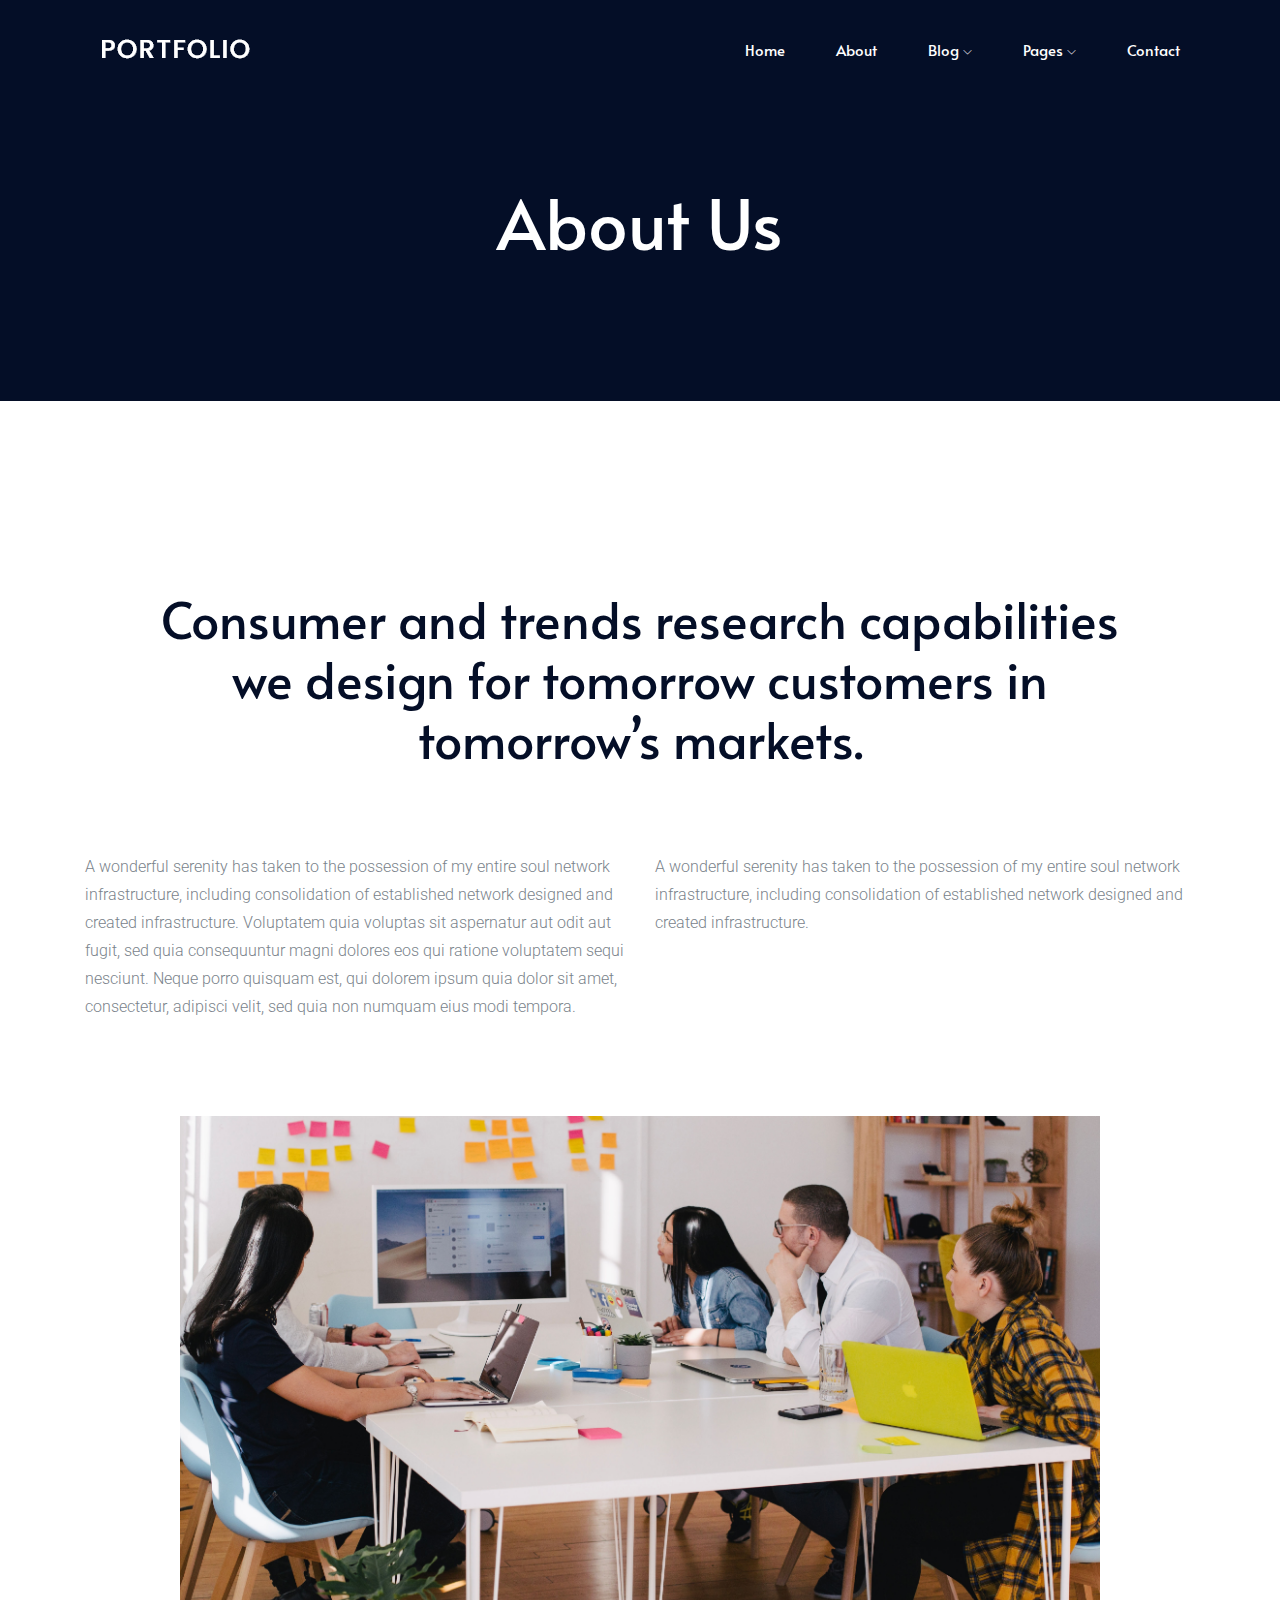
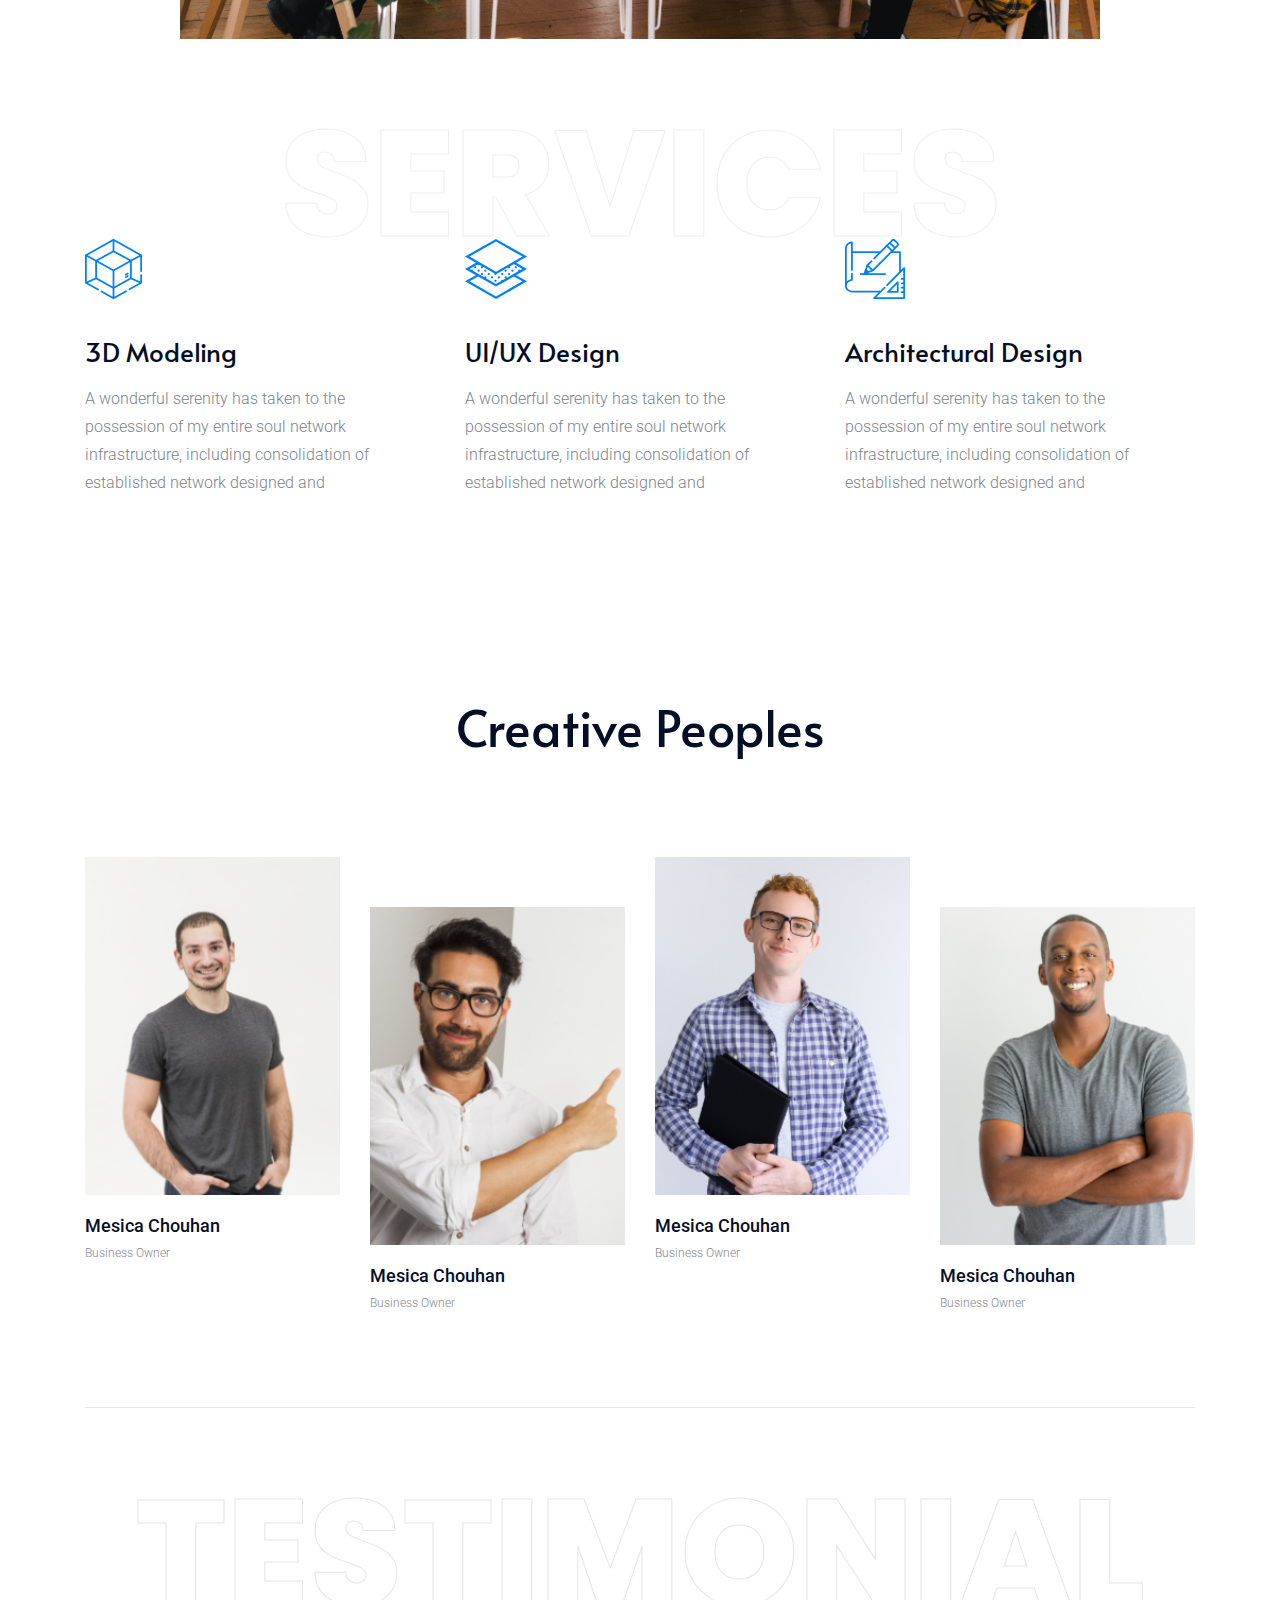
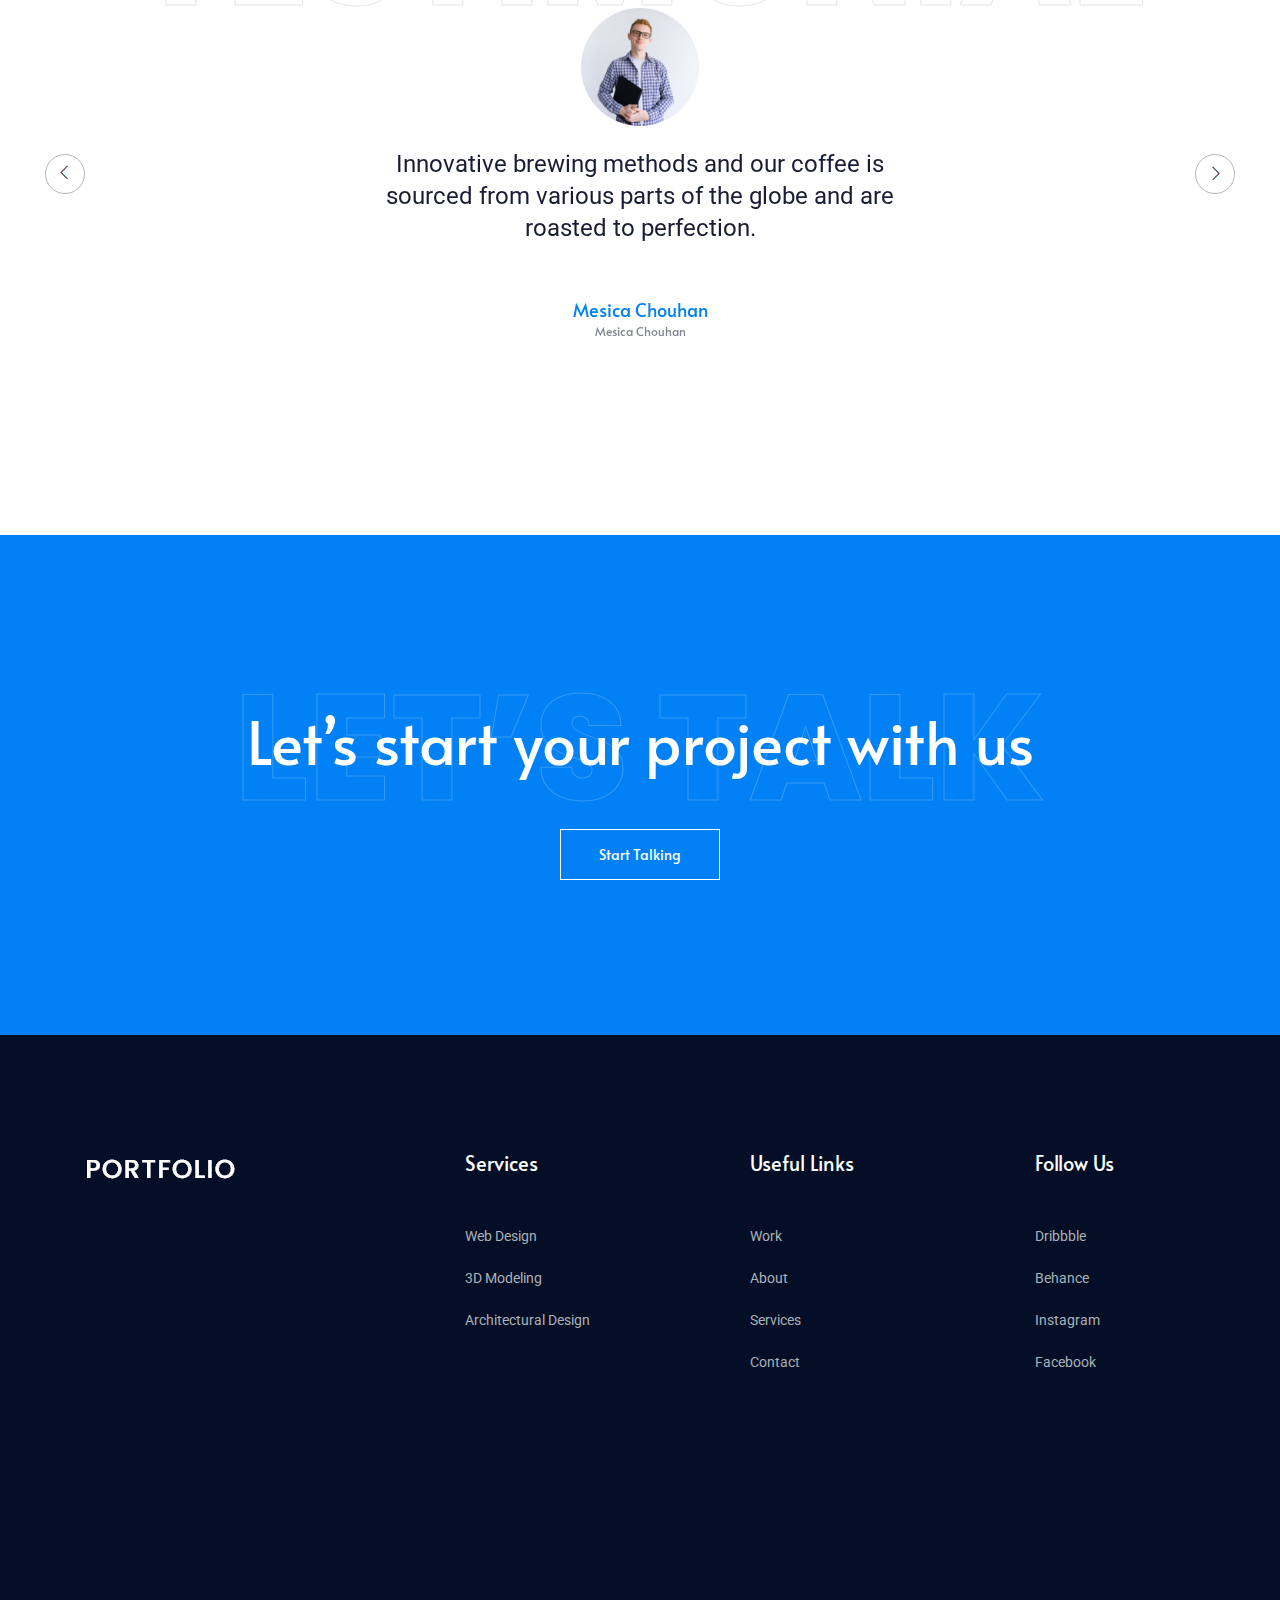
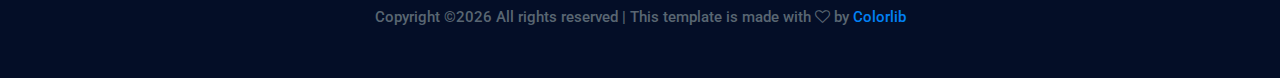
==== about.html @ d9f2bb5f "Test" ====
<!doctype html>
<html class="no-js" lang="zxx">

<head>
    <meta charset="utf-8">
    <meta http-equiv="x-ua-compatible" content="ie=edge">
    <title>portfolio</title>
    <meta name="description" content="">
    <meta name="viewport" content="width=device-width, initial-scale=1">

    <!-- <link rel="manifest" href="site.webmanifest"> -->
    <!-- Place favicon.ico in the root directory -->

    <!-- CSS here -->
    <link rel="stylesheet" href="css/bootstrap.min.css">
    <link rel="stylesheet" href="css/owl.carousel.min.css">
    <link rel="stylesheet" href="css/magnific-popup.css">
    <link rel="stylesheet" href="css/font-awesome.min.css">
    <link rel="stylesheet" href="css/themify-icons.css">
    <link rel="stylesheet" href="css/nice-select.css">
    <link rel="stylesheet" href="css/flaticon.css">
    <link rel="stylesheet" href="css/gijgo.css">
    <link rel="stylesheet" href="css/animate.min.css">
    <link rel="stylesheet" href="css/slick.css">
    <link rel="stylesheet" href="css/slicknav.css">
    <link rel="stylesheet" href="css/style.css">
    <!-- <link rel="stylesheet" href="css/responsive.css"> -->
</head>

<body>
    <!--[if lte IE 9]>
            <p class="browserupgrade">You are using an <strong>outdated</strong> browser. Please <a href="https://browsehappy.com/">upgrade your browser</a> to improve your experience and security.</p>
        <![endif]-->

    <!-- header-start -->
    <header>
        <div class="header-area ">
            <div id="sticky-header" class="main-header-area">
                <div class="container-fluid">
                    <div class="row align-items-center">
                        <div class="col-xl-3 col-lg-2">
                            <div class="logo">
                                <a href="index.html">
                                    <img src="img/logo.png" alt="">
                                </a>
                            </div>
                        </div>
                        <div class="col-xl-9 col-lg-10">
                            <div class="main-menu  d-none d-lg-block text-right">
                                <nav>
                                    <ul id="navigation">
                                        <li><a class="active" href="index.html">home</a></li>
                                        <li><a href="about.html">About</a></li>
                                        
                                        <li><a href="#">blog <i class="ti-angle-down"></i></a>
                                            <ul class="submenu">
                                                <li><a href="blog.html">blog</a></li>
                                                <li><a href="single-blog.html">single-blog</a></li>
                                            </ul>
                                        </li>
                                        <li><a href="#">pages <i class="ti-angle-down"></i></a>
                                            <ul class="submenu">
                                                    <li><a href="portfolio-work.html">Portfolio work</a></li>
                                                 <li><a href="work_details.html">work details</a></li>
                                                 <li><a href="services.html">Services</a></li>
                                                 <li><a href="elements.html">elements</a></li>
                                            </ul>
                                        </li>
                                        <li><a href="contact.html">Contact</a></li>
                                    </ul>
                                </nav>
                            </div>
                        </div>
                        <div class="col-12">
                            <div class="mobile_menu d-block d-lg-none"></div>
                        </div>
                    </div>

                </div>
            </div>
        </div>
    </header>
    <!-- header-end -->
    <!-- bradcam_area  -->
    <div class="bradcam_area">
        <div class="container">
            <div class="row">
                <div class="col-xl-12">
                    <div class="bradcam_text text-center">
                        <h3>About Us</h3>
                    </div>
                </div>
            </div>
        </div>
    </div>
    <!-- /bradcam_area  -->

    <div class="about_wrap_area">
        <div class="container">
            <div class="row justify-content-center">
                <div class="col-lg-11">
                    <div class="about_heading text-center">
                        <h3>Consumer and trends research capabilities we design for tomorrow customers in tomorrow’s markets.</h3>
                    </div>
                </div>
            </div>
            <div class="about_info_wrap">
                <div class="row">
                    <div class="col-lg-6">
                        <div class="single_info">
                            <p>A wonderful serenity has taken to the possession of my entire soul network infrastructure, including consolidation of established network designed and created infrastructure. Voluptatem quia voluptas sit aspernatur aut odit aut fugit, sed quia consequuntur magni dolores eos qui ratione voluptatem sequi nesciunt. Neque porro quisquam est, qui dolorem ipsum quia dolor sit amet, consectetur, adipisci velit, sed quia non numquam eius modi tempora.</p>
                        </div>
                    </div>
                    <div class="col-lg-6">
                        <div class="single_info">
                            <p>A wonderful serenity has taken to the possession of my entire soul network infrastructure, including consolidation of established network designed and created infrastructure.</p>
                        </div>
                    </div>
                </div>
                <div class="row justify-content-center">
                    <div class="col-lg-10">
                        <div class="about_banner">
                            <img src="img/about/about_banner.png" alt="">
                        </div>
                    </div>
                </div>
            </div>
        </div>
    </div>

    <!-- service_area  -->
    <div class="service_area">
        <div class="outline_text white d-none d-lg-block">
                Services
        </div>
        <div class="container">
            <div class="row">
                <div class="col-xl-4 col-lg-4 col-md-6">
                    <div class="single_service">
                        <div class="icon">
                            <img src="img/svg_icon/1.svg" alt="">
                        </div>
                        <h3>3D Modeling</h3>
                        <p>A wonderful serenity has taken to the  <br> possession of my entire soul network <br> infrastructure, including consolidation of <br> established network designed and</p>
                    </div>
                </div>
                <div class="col-xl-4 col-lg-4 col-md-6">
                    <div class="single_service">
                        <div class="icon">
                            <img src="img/svg_icon/2.svg" alt="">
                        </div>
                        <h3>UI/UX Design</h3>
                        <p>A wonderful serenity has taken to the  <br> possession of my entire soul network <br> infrastructure, including consolidation of <br> established network designed and</p>
                    </div>
                </div>
                <div class="col-xl-4 col-lg-4 col-md-6">
                    <div class="single_service">
                        <div class="icon">
                            <img src="img/svg_icon/3.svg" alt="">
                        </div>
                        <h3>Architectural Design</h3>
                        <p>A wonderful serenity has taken to the  <br> possession of my entire soul network <br> infrastructure, including consolidation of <br> established network designed and</p>
                    </div>
                </div>
            </div>
        </div>
    </div>
    <!--/ service_area  -->

    <div class="creative_people">
        <div class="container">
            <div class="row">
                <div class="col-lg-12">
                    <div class="section_title text-center">
                        <h4>Creative Peoples</h4>
                    </div>
                </div>
            </div>
            <div class="border_bottom">
                <div class="row">
                    <div class="col-lg-3 col-md-6">
                        <div class="single_people">
                            <div class="thumb">
                                <img src="img/team/1.png" alt="">
                            </div>
                            <div class="people_info">
                                <h4>Mesica Chouhan</h4>
                                <p>Business Owner</p>
                            </div>
                        </div>
                    </div>
                    <div class="col-lg-3 col-md-6">
                        <div class="single_people">
                            <div class="thumb">
                                <img src="img/team/2.png" alt="">
                            </div>
                            <div class="people_info">
                                <h4>Mesica Chouhan</h4>
                                <p>Business Owner</p>
                            </div>
                        </div>
                    </div>
                    <div class="col-lg-3 col-md-6">
                        <div class="single_people">
                            <div class="thumb">
                                <img src="img/team/3.png" alt="">
                            </div>
                            <div class="people_info">
                                <h4>Mesica Chouhan</h4>
                                <p>Business Owner</p>
                            </div>
                        </div>
                    </div>
                    <div class="col-lg-3 col-md-6">
                        <div class="single_people">
                            <div class="thumb">
                                <img src="img/team/4.png" alt="">
                            </div>
                            <div class="people_info">
                                <h4>Mesica Chouhan</h4>
                                <p>Business Owner</p>
                            </div>
                        </div>
                    </div>
                </div>
            </div>
        </div>
    </div>


    <!-- testimonial_area  -->
    <div class="testimonial_area ">
            <div class="outline_text white testmonial d-none d-lg-block">
                    Testimonial
            </div>
            <div class="container">
                <div class="row">
                    <div class="col-xl-12">
                        <div class="testmonial_active owl-carousel">
                            <div class="single_carousel">
                                <div class="row justify-content-center">
                                    <div class="col-lg-6">
                                        <div class="single_testmonial text-center">
                                                <div class="thumb">
                                                        <img src="img/testmonial/thumb.png" alt="">
                                                </div>
                                            <p>Innovative brewing methods and our coffee is sourced from various parts of the globe and are roasted to perfection. </p>
                                            <div class="testmonial_author">
                                                <h3>Mesica Chouhan</h3>
                                                <span>Mesica Chouhan</span>
                                            </div>
                                        </div>
                                    </div>
                                </div>
                            </div>
                            <div class="single_carousel">
                                <div class="row justify-content-center">
                                    <div class="col-lg-6">
                                        <div class="single_testmonial text-center">
                                                <div class="thumb">
                                                        <img src="img/testmonial/thumb.png" alt="">
                                                </div>
                                            <p>Innovative brewing methods and our coffee is sourced from various parts of the globe and are roasted to perfection. </p>
                                            <div class="testmonial_author">
                                                <h3>Mesica Chouhan</h3>
                                                <span>Mesica Chouhan</span>
                                            </div>
                                        </div>
                                    </div>
                                </div>
                            </div>
                            <div class="single_carousel">
                                <div class="row justify-content-center">
                                    <div class="col-lg-6">
                                        <div class="single_testmonial text-center">
                                                <div class="thumb">
                                                        <img src="img/testmonial/thumb.png" alt="">
                                                </div>
                                            <p>Innovative brewing methods and our coffee is sourced from various parts of the globe and are roasted to perfection. </p>
                                            <div class="testmonial_author">
                                                <h3>Mesica Chouhan</h3>
                                                <span>Mesica Chouhan</span>
                                            </div>
                                        </div>
                                    </div>
                                </div>
                            </div>
                        </div>
                    </div>
                </div>
            </div>
        </div>
    <!-- /testimonial_area  -->
    
    <!-- discuss_projects_start  -->
    <div class="discuss_projects">
            <div class="outline_text white project d-none d-lg-block">
                    Let’s talk
            </div>
        <div class="container">
            <div class="row">
                <div class="col-xl-12">
                    <div class="project_text text-center">
                        <h3>Let’s start your project with us</h3>
                        <a class="boxed-btn3" href="#">Start Talking</a>
                    </div>
                </div>
            </div>
        </div>
    </div>
    <!-- discuss_projects_end  -->

    <!-- footer start -->
    <footer class="footer">
            <div class="footer_top">
                <div class="container">
                    <div class="row">
                        <div class="col-xl-4 col-md-6 col-lg-4">
                            <div class="footer_widget">
                               <div class="logo_footer">
                                   <a href="index.html">
                                       <img src="img/logo.png" alt="">
                                   </a>
                               </div>
    
                            </div>
                        </div>
                        <div class="col-xl-3 col-md-6 col-lg-3">
                            <div class="footer_widget">
                                <h3 class="footer_title">
                                        Services
                                </h3>
                                <ul>
                                    <li><a href="#">Web Design</a></li>
                                    <li><a href="#">3D Modeling</a></li>
                                    <li><a href="#">Architectural Design</a></li>
                                </ul>
    
                            </div>
                        </div>
                        <div class="col-xl-3 col-md-6 col-lg-3">
                            <div class="footer_widget">
                                <h3 class="footer_title">
                                    Useful Links
                                </h3>
                                <ul>
                                    <li><a href="#">Work</a></li>
                                    <li><a href="#">About</a></li>
                                    <li><a href="#">Services</a></li>
                                    <li><a href="#">Contact</a></li>
                                </ul>
                            </div>
                        </div>
                        <div class="col-xl-2 col-md-6 col-lg-2">
                            <div class="footer_widget">
                                <h3 class="footer_title">
                                        Follow Us
                                </h3>
                                <ul>
                                    <li><a href="#">Dribbble</a></li>
                                    <li><a href="#">Behance</a></li>
                                    <li><a href="#">Instagram</a></li>
                                    <li><a href="#">Facebook</a></li>
                                </ul>
                            </div>
                        </div>
                    </div>
                </div>
            </div>
            <div class="copy-right_text">
                <div class="container">
                    <div class="row">
                        <div class="col-xl-12">
                            <p class="copy_right text-center">
                                <!-- Link back to Colorlib can't be removed. Template is licensed under CC BY 3.0. -->
Copyright &copy;<script>document.write(new Date().getFullYear());</script> All rights reserved | This template is made with <i class="fa fa-heart-o" aria-hidden="true"></i> by <a href="https://colorlib.com" target="_blank">Colorlib</a>
<!-- Link back to Colorlib can't be removed. Template is licensed under CC BY 3.0. -->
                            </p>
                        </div>
                    </div>
                </div>
            </div>
        </footer>
    <!--/ footer end  -->

    <!-- JS here -->
    <script src="js/vendor/modernizr-3.5.0.min.js"></script>
    <script src="js/vendor/jquery-1.12.4.min.js"></script>
    <script src="js/popper.min.js"></script>
    <script src="js/bootstrap.min.js"></script>
    <script src="js/owl.carousel.min.js"></script>
    <script src="js/isotope.pkgd.min.js"></script>
    <script src="js/ajax-form.js"></script>
    <script src="js/waypoints.min.js"></script>
    <script src="js/jquery.counterup.min.js"></script>
    <script src="js/imagesloaded.pkgd.min.js"></script>
    <script src="js/scrollIt.js"></script>
    <script src="js/jquery.scrollUp.min.js"></script>
    <script src="js/wow.min.js"></script>
    <script src="js/nice-select.min.js"></script>
    <script src="js/jquery.slicknav.min.js"></script>
    <script src="js/jquery.magnific-popup.min.js"></script>
    <script src="js/plugins.js"></script>
    <script src="js/gijgo.min.js"></script>

    <!--contact js-->
    <script src="js/contact.js"></script>
    <script src="js/jquery.ajaxchimp.min.js"></script>
    <script src="js/jquery.form.js"></script>
    <script src="js/jquery.validate.min.js"></script>
    <script src="js/mail-script.js"></script>

    <script src="js/main.js"></script>
</body>

</html>
---- css/themify-icons.css ----
@font-face {
	font-family: 'themify';
	src:url('../fonts/themify.eot?-fvbane');
	src:url('../fonts/themify.eot?#iefix-fvbane') format('embedded-opentype'),
		url('../fonts/themify.woff?-fvbane') format('woff'),
		url('../fonts/themify.ttf?-fvbane') format('truetype'),
		url('../fonts/themify.svg?-fvbane#themify') format('svg');
	font-weight: normal;
	font-style: normal;
}

[class^="ti-"], [class*=" ti-"] {
	font-family: 'themify';
	/* speak: none; */
	font-style: normal;
	font-weight: normal;
	font-variant: normal;
	text-transform: none;
	line-height: 1;

	/* Better Font Rendering =========== */
	-webkit-font-smoothing: antialiased;
	-moz-osx-font-smoothing: grayscale;
}

.ti-wand:before {
	content: "\e600";
}
.ti-volume:before {
	content: "\e601";
}
.ti-user:before {
	content: "\e602";
}
.ti-unlock:before {
	content: "\e603";
}
.ti-unlink:before {
	content: "\e604";
}
.ti-trash:before {
	content: "\e605";
}
.ti-thought:before {
	content: "\e606";
}
.ti-target:before {
	content: "\e607";
}
.ti-tag:before {
	content: "\e608";
}
.ti-tablet:before {
	content: "\e609";
}
.ti-star:before {
	content: "\e60a";
}
.ti-spray:before {
	content: "\e60b";
}
.ti-signal:before {
	content: "\e60c";
}
.ti-shopping-cart:before {
	content: "\e60d";
}
.ti-shopping-cart-full:before {
	content: "\e60e";
}
.ti-settings:before {
	content: "\e60f";
}
.ti-search:before {
	content: "\e610";
}
.ti-zoom-in:before {
	content: "\e611";
}
.ti-zoom-out:before {
	content: "\e612";
}
.ti-cut:before {
	content: "\e613";
}
.ti-ruler:before {
	content: "\e614";
}
.ti-ruler-pencil:before {
	content: "\e615";
}
.ti-ruler-alt:before {
	content: "\e616";
}
.ti-bookmark:before {
	content: "\e617";
}
.ti-bookmark-alt:before {
	content: "\e618";
}
.ti-reload:before {
	content: "\e619";
}
.ti-plus:before {
	content: "\e61a";
}
.ti-pin:before {
	content: "\e61b";
}
.ti-pencil:before {
	content: "\e61c";
}
.ti-pencil-alt:before {
	content: "\e61d";
}
.ti-paint-roller:before {
	content: "\e61e";
}
.ti-paint-bucket:before {
	content: "\e61f";
}
.ti-na:before {
	content: "\e620";
}
.ti-mobile:before {
	content: "\e621";
}
.ti-minus:before {
	content: "\e622";
}
.ti-medall:before {
	content: "\e623";
}
.ti-medall-alt:before {
	content: "\e624";
}
.ti-marker:before {
	content: "\e625";
}
.ti-marker-alt:before {
	content: "\e626";
}
.ti-arrow-up:before {
	content: "\e627";
}
.ti-arrow-right:before {
	content: "\e628";
}
.ti-arrow-left:before {
	content: "\e629";
}
.ti-arrow-down:before {
	content: "\e62a";
}
.ti-lock:before {
	content: "\e62b";
}
.ti-location-arrow:before {
	content: "\e62c";
}
.ti-link:before {
	content: "\e62d";
}
.ti-layout:before {
	content: "\e62e";
}
.ti-layers:before {
	content: "\e62f";
}
.ti-layers-alt:before {
	content: "\e630";
}
.ti-key:before {
	content: "\e631";
}
.ti-import:before {
	content: "\e632";
}
.ti-image:before {
	content: "\e633";
}
.ti-heart:before {
	content: "\e634";
}
.ti-heart-broken:before {
	content: "\e635";
}
.ti-hand-stop:before {
	content: "\e636";
}
.ti-hand-open:before {
	content: "\e637";
}
.ti-hand-drag:before {
	content: "\e638";
}
.ti-folder:before {
	content: "\e639";
}
.ti-flag:before {
	content: "\e63a";
}
.ti-flag-alt:before {
	content: "\e63b";
}
.ti-flag-alt-2:before {
	content: "\e63c";
}
.ti-eye:before {
	content: "\e63d";
}
.ti-export:before {
	content: "\e63e";
}
.ti-exchange-vertical:before {
	content: "\e63f";
}
.ti-desktop:before {
	content: "\e640";
}
.ti-cup:before {
	content: "\e641";
}
.ti-crown:before {
	content: "\e642";
}
.ti-comments:before {
	content: "\e643";
}
.ti-comment:before {
	content: "\e644";
}
.ti-comment-alt:before {
	content: "\e645";
}
.ti-close:before {
	content: "\e646";
}
.ti-clip:before {
	content: "\e647";
}
.ti-angle-up:before {
	content: "\e648";
}
.ti-angle-right:before {
	content: "\e649";
}
.ti-angle-left:before {
	content: "\e64a";
}
.ti-angle-down:before {
	content: "\e64b";
}
.ti-check:before {
	content: "\e64c";
}
.ti-check-box:before {
	content: "\e64d";
}
.ti-camera:before {
	content: "\e64e";
}
.ti-announcement:before {
	content: "\e64f";
}
.ti-brush:before {
	content: "\e650";
}
.ti-briefcase:before {
	content: "\e651";
}
.ti-bolt:before {
	content: "\e652";
}
.ti-bolt-alt:before {
	content: "\e653";
}
.ti-blackboard:before {
	content: "\e654";
}
.ti-bag:before {
	content: "\e655";
}
.ti-move:before {
	content: "\e656";
}
.ti-arrows-vertical:before {
	content: "\e657";
}
.ti-arrows-horizontal:before {
	content: "\e658";
}
.ti-fullscreen:before {
	content: "\e659";
}
.ti-arrow-top-right:before {
	content: "\e65a";
}
.ti-arrow-top-left:before {
	content: "\e65b";
}
.ti-arrow-circle-up:before {
	content: "\e65c";
}
.ti-arrow-circle-right:before {
	content: "\e65d";
}
.ti-arrow-circle-left:before {
	content: "\e65e";
}
.ti-arrow-circle-down:before {
	content: "\e65f";
}
.ti-angle-double-up:before {
	content: "\e660";
}
.ti-angle-double-right:before {
	content: "\e661";
}
.ti-angle-double-left:before {
	content: "\e662";
}
.ti-angle-double-down:before {
	content: "\e663";
}
.ti-zip:before {
	content: "\e664";
}
.ti-world:before {
	content: "\e665";
}
.ti-wheelchair:before {
	content: "\e666";
}
.ti-view-list:before {
	content: "\e667";
}
.ti-view-list-alt:before {
	content: "\e668";
}
.ti-view-grid:before {
	content: "\e669";
}
.ti-uppercase:before {
	content: "\e66a";
}
.ti-upload:before {
	content: "\e66b";
}
.ti-underline:before {
	content: "\e66c";
}
.ti-truck:before {
	content: "\e66d";
}
.ti-timer:before {
	content: "\e66e";
}
.ti-ticket:before {
	content: "\e66f";
}
.ti-thumb-up:before {
	content: "\e670";
}
.ti-thumb-down:before {
	content: "\e671";
}
.ti-text:before {
	content: "\e672";
}
.ti-stats-up:before {
	content: "\e673";
}
.ti-stats-down:before {
	content: "\e674";
}
.ti-split-v:before {
	content: "\e675";
}
.ti-split-h:before {
	content: "\e676";
}
.ti-smallcap:before {
	content: "\e677";
}
.ti-shine:before {
	content: "\e678";
}
.ti-shift-right:before {
	content: "\e679";
}
.ti-shift-left:before {
	content: "\e67a";
}
.ti-shield:before {
	content: "\e67b";
}
.ti-notepad:before {
	content: "\e67c";
}
.ti-server:before {
	content: "\e67d";
}
.ti-quote-right:before {
	content: "\e67e";
}
.ti-quote-left:before {
	content: "\e67f";
}
.ti-pulse:before {
	content: "\e680";
}
.ti-printer:before {
	content: "\e681";
}
.ti-power-off:before {
	content: "\e682";
}
.ti-plug:before {
	content: "\e683";
}
.ti-pie-chart:before {
	content: "\e684";
}
.ti-paragraph:before {
	content: "\e685";
}
.ti-panel:before {
	content: "\e686";
}
.ti-package:before {
	content: "\e687";
}
.ti-music:before {
	content: "\e688";
}
.ti-music-alt:before {
	content: "\e689";
}
.ti-mouse:before {
	content: "\e68a";
}
.ti-mouse-alt:before {
	content: "\e68b";
}
.ti-money:before {
	content: "\e68c";
}
.ti-microphone:before {
	content: "\e68d";
}
.ti-menu:before {
	content: "\e68e";
}
.ti-menu-alt:before {
	content: "\e68f";
}
.ti-map:before {
	content: "\e690";
}
.ti-map-alt:before {
	content: "\e691";
}
.ti-loop:before {
	content: "\e692";
}
.ti-location-pin:before {
	content: "\e693";
}
.ti-list:before {
	content: "\e694";
}
.ti-light-bulb:before {
	content: "\e695";
}
.ti-Italic:before {
	content: "\e696";
}
.ti-info:before {
	content: "\e697";
}
.ti-infinite:before {
	content: "\e698";
}
.ti-id-badge:before {
	content: "\e699";
}
.ti-hummer:before {
	content: "\e69a";
}
.ti-home:before {
	content: "\e69b";
}
.ti-help:before {
	content: "\e69c";
}
.ti-headphone:before {
	content: "\e69d";
}
.ti-harddrives:before {
	content: "\e69e";
}
.ti-harddrive:before {
	content: "\e69f";
}
.ti-gift:before {
	content: "\e6a0";
}
.ti-game:before {
	content: "\e6a1";
}
.ti-filter:before {
	content: "\e6a2";
}
.ti-files:before {
	content: "\e6a3";
}
.ti-file:before {
	content: "\e6a4";
}
.ti-eraser:before {
	content: "\e6a5";
}
.ti-envelope:before {
	content: "\e6a6";
}
.ti-download:before {
	content: "\e6a7";
}
.ti-direction:before {
	content: "\e6a8";
}
.ti-direction-alt:before {
	content: "\e6a9";
}
.ti-dashboard:before {
	content: "\e6aa";
}
.ti-control-stop:before {
	content: "\e6ab";
}
.ti-control-shuffle:before {
	content: "\e6ac";
}
.ti-control-play:before {
	content: "\e6ad";
}
.ti-control-pause:before {
	content: "\e6ae";
}
.ti-control-forward:before {
	content: "\e6af";
}
.ti-control-backward:before {
	content: "\e6b0";
}
.ti-cloud:before {
	content: "\e6b1";
}
.ti-cloud-up:before {
	content: "\e6b2";
}
.ti-cloud-down:before {
	content: "\e6b3";
}
.ti-clipboard:before {
	content: "\e6b4";
}
.ti-car:before {
	content: "\e6b5";
}
.ti-calendar:before {
	content: "\e6b6";
}
.ti-book:before {
	content: "\e6b7";
}
.ti-bell:before {
	content: "\e6b8";
}
.ti-basketball:before {
	content: "\e6b9";
}
.ti-bar-chart:before {
	content: "\e6ba";
}
.ti-bar-chart-alt:before {
	content: "\e6bb";
}
.ti-back-right:before {
	content: "\e6bc";
}
.ti-back-left:before {
	content: "\e6bd";
}
.ti-arrows-corner:before {
	content: "\e6be";
}
.ti-archive:before {
	content: "\e6bf";
}
.ti-anchor:before {
	content: "\e6c0";
}
.ti-align-right:before {
	content: "\e6c1";
}
.ti-align-left:before {
	content: "\e6c2";
}
.ti-align-justify:before {
	content: "\e6c3";
}
.ti-align-center:before {
	content: "\e6c4";
}
.ti-alert:before {
	content: "\e6c5";
}
.ti-alarm-clock:before {
	content: "\e6c6";
}
.ti-agenda:before {
	content: "\e6c7";
}
.ti-write:before {
	content: "\e6c8";
}
.ti-window:before {
	content: "\e6c9";
}
.ti-widgetized:before {
	content: "\e6ca";
}
.ti-widget:before {
	content: "\e6cb";
}
.ti-widget-alt:before {
	content: "\e6cc";
}
.ti-wallet:before {
	content: "\e6cd";
}
.ti-video-clapper:before {
	content: "\e6ce";
}
.ti-video-camera:before {
	content: "\e6cf";
}
.ti-vector:before {
	content: "\e6d0";
}
.ti-themify-logo:before {
	content: "\e6d1";
}
.ti-themify-favicon:before {
	content: "\e6d2";
}
.ti-themify-favicon-alt:before {
	content: "\e6d3";
}
.ti-support:before {
	content: "\e6d4";
}
.ti-stamp:before {
	content: "\e6d5";
}
.ti-split-v-alt:before {
	content: "\e6d6";
}
.ti-slice:before {
	content: "\e6d7";
}
.ti-shortcode:before {
	content: "\e6d8";
}
.ti-shift-right-alt:before {
	content: "\e6d9";
}
.ti-shift-left-alt:before {
	content: "\e6da";
}
.ti-ruler-alt-2:before {
	content: "\e6db";
}
.ti-receipt:before {
	content: "\e6dc";
}
.ti-pin2:before {
	content: "\e6dd";
}
.ti-pin-alt:before {
	content: "\e6de";
}
.ti-pencil-alt2:before {
	content: "\e6df";
}
.ti-palette:before {
	content: "\e6e0";
}
.ti-more:before {
	content: "\e6e1";
}
.ti-more-alt:before {
	content: "\e6e2";
}
.ti-microphone-alt:before {
	content: "\e6e3";
}
.ti-magnet:before {
	content: "\e6e4";
}
.ti-line-double:before {
	content: "\e6e5";
}
.ti-line-dotted:before {
	content: "\e6e6";
}
.ti-line-dashed:before {
	content: "\e6e7";
}
.ti-layout-width-full:before {
	content: "\e6e8";
}
.ti-layout-width-default:before {
	content: "\e6e9";
}
.ti-layout-width-default-alt:before {
	content: "\e6ea";
}
.ti-layout-tab:before {
	content: "\e6eb";
}
.ti-layout-tab-window:before {
	content: "\e6ec";
}
.ti-layout-tab-v:before {
	content: "\e6ed";
}
.ti-layout-tab-min:before {
	content: "\e6ee";
}
.ti-layout-slider:before {
	content: "\e6ef";
}
.ti-layout-slider-alt:before {
	content: "\e6f0";
}
.ti-layout-sidebar-right:before {
	content: "\e6f1";
}
.ti-layout-sidebar-none:before {
	content: "\e6f2";
}
.ti-layout-sidebar-left:before {
	content: "\e6f3";
}
.ti-layout-placeholder:before {
	content: "\e6f4";
}
.ti-layout-menu:before {
	content: "\e6f5";
}
.ti-layout-menu-v:before {
	content: "\e6f6";
}
.ti-layout-menu-separated:before {
	content: "\e6f7";
}
.ti-layout-menu-full:before {
	content: "\e6f8";
}
.ti-layout-media-right-alt:before {
	content: "\e6f9";
}
.ti-layout-media-right:before {
	content: "\e6fa";
}
.ti-layout-media-overlay:before {
	content: "\e6fb";
}
.ti-layout-media-overlay-alt:before {
	content: "\e6fc";
}
.ti-layout-media-overlay-alt-2:before {
	content: "\e6fd";
}
.ti-layout-media-left-alt:before {
	content: "\e6fe";
}
.ti-layout-media-left:before {
	content: "\e6ff";
}
.ti-layout-media-center-alt:before {
	content: "\e700";
}
.ti-layout-media-center:before {
	content: "\e701";
}
.ti-layout-list-thumb:before {
	content: "\e702";
}
.ti-layout-list-thumb-alt:before {
	content: "\e703";
}
.ti-layout-list-post:before {
	content: "\e704";
}
.ti-layout-list-large-image:before {
	content: "\e705";
}
.ti-layout-line-solid:before {
	content: "\e706";
}
.ti-layout-grid4:before {
	content: "\e707";
}
.ti-layout-grid3:before {
	content: "\e708";
}
.ti-layout-grid2:before {
	content: "\e709";
}
.ti-layout-grid2-thumb:before {
	content: "\e70a";
}
.ti-layout-cta-right:before {
	content: "\e70b";
}
.ti-layout-cta-left:before {
	content: "\e70c";
}
.ti-layout-cta-center:before {
	content: "\e70d";
}
.ti-layout-cta-btn-right:before {
	content: "\e70e";
}
.ti-layout-cta-btn-left:before {
	content: "\e70f";
}
.ti-layout-column4:before {
	content: "\e710";
}
.ti-layout-column3:before {
	content: "\e711";
}
.ti-layout-column2:before {
	content: "\e712";
}
.ti-layout-accordion-separated:before {
	content: "\e713";
}
.ti-layout-accordion-merged:before {
	content: "\e714";
}
.ti-layout-accordion-list:before {
	content: "\e715";
}
.ti-ink-pen:before {
	content: "\e716";
}
.ti-info-alt:before {
	content: "\e717";
}
.ti-help-alt:before {
	content: "\e718";
}
.ti-headphone-alt:before {
	content: "\e719";
}
.ti-hand-point-up:before {
	content: "\e71a";
}
.ti-hand-point-right:before {
	content: "\e71b";
}
.ti-hand-point-left:before {
	content: "\e71c";
}
.ti-hand-point-down:before {
	content: "\e71d";
}
.ti-gallery:before {
	content: "\e71e";
}
.ti-face-smile:before {
	content: "\e71f";
}
.ti-face-sad:before {
	content: "\e720";
}
.ti-credit-card:before {
	content: "\e721";
}
.ti-control-skip-forward:before {
	content: "\e722";
}
.ti-control-skip-backward:before {
	content: "\e723";
}
.ti-control-record:before {
	content: "\e724";
}
.ti-control-eject:before {
	content: "\e725";
}
.ti-comments-smiley:before {
	content: "\e726";
}
.ti-brush-alt:before {
	content: "\e727";
}
.ti-youtube:before {
	content: "\e728";
}
.ti-vimeo:before {
	content: "\e729";
}
.ti-twitter:before {
	content: "\e72a";
}
.ti-time:before {
	content: "\e72b";
}
.ti-tumblr:before {
	content: "\e72c";
}
.ti-skype:before {
	content: "\e72d";
}
.ti-share:before {
	content: "\e72e";
}
.ti-share-alt:before {
	content: "\e72f";
}
.ti-rocket:before {
	content: "\e730";
}
.ti-pinterest:before {
	content: "\e731";
}
.ti-new-window:before {
	content: "\e732";
}
.ti-microsoft:before {
	content: "\e733";
}
.ti-list-ol:before {
	content: "\e734";
}
.ti-linkedin:before {
	content: "\e735";
}
.ti-layout-sidebar-2:before {
	content: "\e736";
}
.ti-layout-grid4-alt:before {
	content: "\e737";
}
.ti-layout-grid3-alt:before {
	content: "\e738";
}
.ti-layout-grid2-alt:before {
	content: "\e739";
}
.ti-layout-column4-alt:before {
	content: "\e73a";
}
.ti-layout-column3-alt:before {
	content: "\e73b";
}
.ti-layout-column2-alt:before {
	content: "\e73c";
}
.ti-instagram:before {
	content: "\e73d";
}
.ti-google:before {
	content: "\e73e";
}
.ti-github:before {
	content: "\e73f";
}
.ti-flickr:before {
	content: "\e740";
}
.ti-facebook:before {
	content: "\e741";
}
.ti-dropbox:before {
	content: "\e742";
}
.ti-dribbble:before {
	content: "\e743";
}
.ti-apple:before {
	content: "\e744";
}
.ti-android:before {
	content: "\e745";
}
.ti-save:before {
	content: "\e746";
}
.ti-save-alt:before {
	content: "\e747";
}
.ti-yahoo:before {
	content: "\e748";
}
.ti-wordpress:before {
	content: "\e749";
}
.ti-vimeo-alt:before {
	content: "\e74a";
}
.ti-twitter-alt:before {
	content: "\e74b";
}
.ti-tumblr-alt:before {
	content: "\e74c";
}
.ti-trello:before {
	content: "\e74d";
}
.ti-stack-overflow:before {
	content: "\e74e";
}
.ti-soundcloud:before {
	content: "\e74f";
}
.ti-sharethis:before {
	content: "\e750";
}
.ti-sharethis-alt:before {
	content: "\e751";
}
.ti-reddit:before {
	content: "\e752";
}
.ti-pinterest-alt:before {
	content: "\e753";
}
.ti-microsoft-alt:before {
	content: "\e754";
}
.ti-linux:before {
	content: "\e755";
}
.ti-jsfiddle:before {
	content: "\e756";
}
.ti-joomla:before {
	content: "\e757";
}
.ti-html5:before {
	content: "\e758";
}
.ti-flickr-alt:before {
	content: "\e759";
}
.ti-email:before {
	content: "\e75a";
}
.ti-drupal:before {
	content: "\e75b";
}
.ti-dropbox-alt:before {
	content: "\e75c";
}
.ti-css3:before {
	content: "\e75d";
}
.ti-rss:before {
	content: "\e75e";
}
.ti-rss-alt:before {
	content: "\e75f";
}
---- css/nice-select.css ----
.nice-select {
  -webkit-tap-highlight-color: transparent;
  background-color: #fff;
  border-radius: 5px;
  border: solid 1px #e8e8e8;
  box-sizing: border-box;
  clear: both;
  cursor: pointer;
  display: block;
  float: left;
  font-family: inherit;
  font-size: 14px;
  font-weight: normal;
  height: 42px;
  line-height: 40px;
  outline: none;
  padding-left: 18px;
  padding-right: 30px;
  position: relative;
  text-align: left !important;
  -webkit-transition: all 0.2s ease-in-out;
  transition: all 0.2s ease-in-out;
  -webkit-user-select: none;
     -moz-user-select: none;
      -ms-user-select: none;
          user-select: none;
  white-space: nowrap;
  width: auto; }
  .nice-select:hover {
    border-color: #dbdbdb; }
  .nice-select:active, .nice-select.open, .nice-select:focus {
    border-color: #999; }


  .nice-select.disabled {
    border-color: #ededed;
    color: #999;
    pointer-events: none; }
    .nice-select.disabled:after {
      border-color: #cccccc; }
  .nice-select.wide {
    width: 100%; }
    .nice-select.wide .list {
      left: 0 !important;
      right: 0 !important; }
  .nice-select.right {
    float: right; }
    .nice-select.right .list {
      left: auto;
      right: 0; }
  .nice-select.small {
    font-size: 12px;
    height: 36px;
    line-height: 34px; }
    .nice-select.small:after {
      height: 4px;
      width: 4px; }
    .nice-select.small .option {
      line-height: 34px;
      min-height: 34px; }
  .nice-select .list {
    background-color: #fff;
    border-radius: 5px;
    box-shadow: 0 0 0 1px rgba(68, 68, 68, 0.11);
    box-sizing: border-box;
    margin-top: 4px;
    opacity: 0;
    overflow: hidden;
    padding: 0;
    pointer-events: none;
    position: absolute;
    top: 100%;
    left: 0;
    -webkit-transform-origin: 50% 0;
        -ms-transform-origin: 50% 0;
            transform-origin: 50% 0;
    -webkit-transform: scale(0.75) translateY(-21px);
        -ms-transform: scale(0.75) translateY(-21px);
            transform: scale(0.75) translateY(-21px);
    -webkit-transition: all 0.2s cubic-bezier(0.5, 0, 0, 1.25), opacity 0.15s ease-out;
    transition: all 0.2s cubic-bezier(0.5, 0, 0, 1.25), opacity 0.15s ease-out;
    z-index: 9; }
    .nice-select .list:hover .option:not(:hover) {
      background-color: transparent !important; }
  .nice-select .option {
    cursor: pointer;
    font-weight: 400;
    line-height: 40px;
    list-style: none;
    min-height: 40px;
    outline: none;
    padding-left: 18px;
    padding-right: 29px;
    text-align: left;
    -webkit-transition: all 0.2s;
    transition: all 0.2s; }
    .nice-select .option:hover, .nice-select .option.focus, .nice-select .option.selected.focus {
      background-color: #f6f6f6; }
    .nice-select .option.selected {
      font-weight: bold; }
    .nice-select .option.disabled {
      background-color: transparent;
      color: #999;
      cursor: default; }

.no-csspointerevents .nice-select .list {
  display: none; }

.no-csspointerevents .nice-select.open .list {
  display: block; }





  /* ,,,,,,,,,,,,,,,, */


  .nice-select:after {
    content: "\e64b";
    display: block;
    height: 5px;
    margin-top: -5px;
    pointer-events: none;
    position: absolute;
    right: 30px;
    top: 8px;
    transition: all 0.15s ease-in-out;
    width: 5px;
    font-family: 'themify';
    color: #ddd; }

    .nice-select.open:after {
 }
    .nice-select.open .list {
      opacity: 1;
      pointer-events: auto;
      -webkit-transform: scale(1) translateY(0);
          -ms-transform: scale(1) translateY(0);
              transform: scale(1) translateY(0); }
---- css/flaticon.css ----
/*
  	Flaticon icon font: Flaticon
  	Creation date: 07/09/2019 08:07
  	*/

	  @font-face {
		font-family: "Flaticon";
		src: url("../fonts/Flaticon.eot");
		src: url("../fonts/Flaticon.eot");
		src: url("../fonts/Flaticon.eot?#iefix") format("embedded-opentype"),
			 url("../fonts/Flaticon.woff2") format("woff2"),
			 url("../fonts/Flaticon.woff") format("woff"),
			 url("../fonts/Flaticon.ttf") format("truetype"),
			 url("../fonts/Flaticon.svg#Flaticon") format("svg");
		font-weight: normal;
		font-style: normal;
	  }
	  
	  @media screen and (-webkit-min-device-pixel-ratio:0) {
		@font-face {
		  font-family: "Flaticon";
		  src: url("./Flaticon.svg#Flaticon") format("svg");
		}
	  }
	  
	  [class^="flaticon-"]:before, [class*=" flaticon-"]:before,
	  [class^="flaticon-"]:after, [class*=" flaticon-"]:after {   
		font-family: Flaticon;
			  font-size: 20px;
	  font-style: normal;
	  margin-left: 20px;
	  }
	  
	.flaticon-legal-paper:before {
		content: "\e001";
	}
	.flaticon-case:before {
		content: "\e002";
	}
	.flaticon-survey:before {
		content: "\e003";
	}
	.flaticon-bar-chart:before {
		content: "\e004";
	}
	.flaticon-controls:before {
		content: "\e005";
	}
	.flaticon-puzzle:before {
		content: "\e006";
	}
	.flaticon-right:before {
		content: "\e007";
	}
---- css/gijgo.css ----
.gj-button {
    background-color: #f5f5f5;
    border: 1px solid #ddd;
    color: #000;
    border-radius: 3px;
    padding: 6px 10px;
    cursor: pointer;
}

.gj-unselectable {
    -webkit-touch-callout: none;
    -webkit-user-select: none;
    -khtml-user-select: none;
    -moz-user-select: none;
    -ms-user-select: none;
    user-select: none;
}

.gj-row {
    display: -webkit-box;
    display: -ms-flexbox;
    display: flex;
    -ms-flex-wrap: wrap;
    flex-wrap: wrap;
}

.gj-margin-left-5 {
    margin-left: 5px;
}

.gj-margin-left-10 {
    margin-left: 10px;
}

.gj-width-full {
    width: 100%;
}

.gj-cursor-pointer {
    cursor: pointer;
}

.gj-text-align-center {
    text-align: center;
}

.gj-font-size-16 {
    font-size: 16px;
}

.gj-hidden {
    display: none;
}

/** Material Design */
.gj-button-md {
    background: 0 0;
    border: none;
    border-radius: 2px;
    color: rgba(0, 0, 0, 0.87);
    position: relative;
    height: 36px;
    margin: 0;
    min-width: 64px;
    padding: 0 16px;
    display: inline-block;
    font-family: "Roboto","Helvetica","Arial",sans-serif;
    font-size: 1rem;
    font-weight: 500;
    text-transform: uppercase;
    letter-spacing: 0;
    overflow: hidden;
    will-change: box-shadow;
    transition: box-shadow .2s cubic-bezier(.4,0,1,1),background-color .2s cubic-bezier(.4,0,.2,1),color .2s cubic-bezier(.4,0,.2,1);
    outline: none;
    cursor: pointer;
    text-decoration: none;
    text-align: center;
    line-height: 36px;
    vertical-align: middle;
    overflow: hidden;
    -webkit-user-select: none;
    -moz-user-select: none;
    -ms-user-select: none;
    user-select: none;
}

.gj-button-md:hover {
    background-color: rgba(158,158,158,.2);
}

.gj-button-md:disabled {
    color: rgba(0,0,0,.26);
    background: 0 0;
}

.gj-button-md .material-icons,
.gj-button-md .gj-icon {
    vertical-align: middle;
    /*font-size: 1.3rem;
    margin-right: 4px;*/
}

.gj-button-md.gj-button-md-icon {
    width: 24px;
    height: 31px;
    min-width: 24px;
    padding: 0px;
    display: table;
}

.gj-button-md.gj-button-md-icon .material-icons,
.gj-button-md.gj-button-md-icon .gj-icon {
    display: table-cell;
    margin-right: 0px;
    width: 24px;
    height: 24px;
}

.gj-button-md.active {
    background-color: rgba(158,158,158,.4);
}

.gj-button-md-group {
    position: relative;
    display: inline-block;
    vertical-align: middle;
}

.gj-textbox-md {
    border: none;
    border-bottom: 1px solid rgba(0,0,0,.42);
    display: block;
    font-family: "Helvetica","Arial",sans-serif;
    font-size: 16px;
    line-height: 16px;
    padding: 4px 0px;
    margin: 0;
    width: 100%;
    background: 0 0;
    text-align: left;
    color: rgba(0,0,0,.87);
}

.gj-textbox-md:focus,
.gj-textbox-md:active {
    border-bottom: 2px solid rgba(0,0,0,.42);
    outline: none;
}

.gj-textbox-md::placeholder {
    color: #8e8e8e;
}

.gj-textbox-md:-ms-input-placeholder {
    color: #8e8e8e;
}

.gj-textbox-md::-ms-input-placeholder {
    color: #8e8e8e;
}

.gj-md-spacer-24 {
    min-width: 24px;
    width: 24px;
    display: inline-block;
}

.gj-md-spacer-32 {
    min-width: 32px;
    width: 32px;
    display: inline-block;
}

.gj-modal {
    position: fixed;
    top: 0;
    right: 0;
    bottom: 0;
    left: 0;
    z-index: 1203;
    display: none;
    overflow: hidden;
    -webkit-overflow-scrolling: touch;
    outline: 0;
    background-color: rgba(0, 0, 0, 0.54118);
    transition: 200ms ease opacity;
    will-change: opacity;
}

/* List */
ul.gj-list li [data-role="wrapper"] {
    display: table;
    width: 100%;
}

ul.gj-list li [data-role="checkbox"] {
    display: table-cell;
    vertical-align:middle;
    text-align:center;
}

ul.gj-list li [data-role="image"] {
    display: table-cell;
    vertical-align:middle;
    text-align:center;
}

ul.gj-list li [data-role="display"] {
    display: table-cell;
    vertical-align:middle;
    cursor: pointer;
}

ul.gj-list li [data-role="display"]:empty:before {
  content: "\200b"; /* unicode zero width space character */
}

/* List - Bootstrap */
ul.gj-list-bootstrap {
    padding-left: 0px;
    margin-bottom: 0px;
}

ul.gj-list-bootstrap li {
    padding: 0px;
}

ul.gj-list-bootstrap li [data-role="wrapper"] {
    padding: 0px 10px;
}

ul.gj-list-bootstrap li [data-role="checkbox"] {
    width: 24px;
    padding: 3px;
}

ul.gj-list-bootstrap li [data-role="image"] {
    width: 24px;
    height: 24px;
}

ul.gj-list-bootstrap li [data-role="display"] {
    padding: 8px 0px 8px 4px;
}

.list-group-item.active ul li, .list-group-item.active:focus ul li, .list-group-item.active:hover ul li {
    text-shadow: none;
    color:initial;
}

/* List - Material Design */
ul.gj-list-md {
    padding: 0px;
    list-style: none;
    list-style-type: none;
    line-height: 24px;
    letter-spacing: 0;
    color: #616161; /* Gray 700 */
}

ul.gj-list-md li {
    display: list-item;
    list-style-type: none;
    padding: 0px;
    min-height: unset;
    box-sizing: border-box;
    align-items: center;
    cursor: default;
    overflow: hidden;

    font-family: "Roboto","Helvetica","Arial",sans-serif;
    font-size: 16px;
    font-weight: 400;
    letter-spacing: .04em;
    line-height: 1;
    
    -webkit-flex-direction: row;
    -ms-flex-direction: row;
    flex-direction: row;
    -webkit-flex-wrap: nowrap;
    -ms-flex-wrap: nowrap;
    flex-wrap: nowrap;
}

ul.gj-list-md li [data-role="checkbox"] {
    height: 24px;
    width: 24px;
}

ul.gj-list-md li [data-role="image"] {
    height: 24px;
    width: 24px;
}

ul.gj-list-md li [data-role="display"] {
    padding: 8px 0px 8px 5px;
    order: 0;
    flex-grow: 2;
    text-decoration: none;
    box-sizing: border-box;
    align-items: center;
    text-align: left;
    color: rgba(0,0,0,.87);
}

ul.gj-list-md li.disabled>[data-role="wrapper"]>[data-role="display"] {
    color: #9E9E9E; /* Gray 500 */
}

.gj-list-md-active {
    background: #e0e0e0;
    color: #3f51b5;
}


/* Picker */
.gj-picker {
    position: absolute;
    z-index: 1203;
    background-color: #fff;
}

.gj-picker .selected {
    color: #fff;
}

/* Material Design */
.gj-picker-md {
    font-family: "Roboto","Helvetica","Arial",sans-serif;
    font-size: 16px;
    font-weight: 400;
    letter-spacing: .04em;
    line-height: 1;
    color: rgba(0,0,0,.87);
    border: 1px solid #E0E0E0;
}

.gj-modal .gj-picker-md {
    border: 0px;
}

.gj-picker-md [role="header"] {
    color: rgba(255, 255, 255, 0.54);
    display: flex;
    background: #2196f3;
    align-items: baseline;
    user-select: none;
    justify-content: center;
}

.gj-picker-md [role="footer"] {
    float: right;
    padding: 10px;
}

.gj-picker-md [role="footer"] button.gj-button-md {
    color: #2196f3;
    font-weight: bold;
    font-size: 13px;
}

/* Bootstrap */
.gj-picker-bootstrap {
    border-radius: 4px;
    border: 1px solid #E0E0E0;
}

.gj-picker-bootstrap .selected {
    color: #888;
}

.gj-picker-bootstrap [role="header"] {
    background: #eee;
    color: #AAA;
}
@font-face {
    font-family: 'gijgo-material';
    src: url('../fonts/gijgo-material.eot?235541');
    src: url('../fonts/gijgo-material.eot?235541#iefix') format('embedded-opentype'), url('../fonts/gijgo-material.ttf?235541') format('truetype'), url('../fonts/gijgo-material.woff?235541') format('woff'), url('../fonts/gijgo-material.svg?235541#gijgo-material') format('svg');
    font-weight: normal;
    font-style: normal;
}

.gj-icon {
    /* use !important to prevent issues with browser extensions that change fonts */
    font-family: 'gijgo-material' !important;
    font-size: 24px;
    speak: none;
    font-style: normal;
    font-weight: normal;
    font-variant: normal;
    text-transform: none;
    line-height: 1;
    /* Enable Ligatures ================ */
    letter-spacing: 0;
    -webkit-font-feature-settings: "liga";
    -moz-font-feature-settings: "liga=1";
    -moz-font-feature-settings: "liga";
    -ms-font-feature-settings: "liga" 1;
    font-feature-settings: "liga";
    -webkit-font-variant-ligatures: discretionary-ligatures;
    font-variant-ligatures: discretionary-ligatures;
    /* Better Font Rendering =========== */
    -webkit-font-smoothing: antialiased;
    -moz-osx-font-smoothing: grayscale;
}

.gj-icon.undo:before {
    content: "\e900";
}

.gj-icon.vertical-align-top:before {
    content: "\e901";
}

.gj-icon.vertical-align-center:before {
    content: "\e902";
}

.gj-icon.vertical-align-bottom:before {
    content: "\e903";
}

.gj-icon.arrow-dropup:before {
    content: "\e904";
}

.gj-icon.clock:before {
    content: "\e905";
}

.gj-icon.refresh:before {
    content: "\e906";
}

.gj-icon.last-page:before {
    content: "\e907";
}

.gj-icon.first-page:before {
    content: "\e908";
}

.gj-icon.cancel:before {
    content: "\e909";
}

.gj-icon.clear:before {
    content: "\e90a";
}

.gj-icon.check-circle:before {
    content: "\e90b";
}

.gj-icon.delete:before {
    content: "\e90c";
}

.gj-icon.arrow-upward:before {
    content: "\e90d";
}

.gj-icon.arrow-forward:before {
    content: "\e90e";
}

.gj-icon.arrow-downward:before {
    content: "\e90f";
}

.gj-icon.arrow-back:before {
    content: "\e910";
}

.gj-icon.list-numbered:before {
    content: "\e911";
}

.gj-icon.list-bulleted:before {
    content: "\e912";
}

.gj-icon.indent-increase:before {
    content: "\e913";
}

.gj-icon.indent-decrease:before {
    content: "\e914";
}

.gj-icon.redo:before {
    content: "\e915";
}

.gj-icon.align-right:before {
    content: "\e916";
}

.gj-icon.align-left:before {
    content: "\e917";
}

.gj-icon.align-justify:before {
    content: "\e918";
}

.gj-icon.align-center:before {
    content: "\e919";
}

.gj-icon.strikethrough:before {
    content: "\e91a";
}

.gj-icon.italic:before {
    content: "\e91b";
}

.gj-icon.underlined:before {
    content: "\e91c";
}

.gj-icon.bold:before {
    content: "\e91d";
}

.gj-icon.arrow-dropdown:before {
    content: "\e91e";
}

.gj-icon.done:before {
    content: "\e91f";
}

.gj-icon.pencil:before {
    content: "\e920";
}

.gj-icon.minus:before {
    content: "\e921";
}

.gj-icon.plus:before {
    content: "\e922";
}

.gj-icon.chevron-up:before {
    content: "\e923";
}

.gj-icon.chevron-right:before {
    content: "\e924";
}

.gj-icon.chevron-down:before {
    content: "\e925";
}

.gj-icon.chevron-left:before {
    content: "\e926";
}

.gj-icon.event:before {
    content: "\e927";
}
.gj-draggable {
    cursor: move;
}
.gj-resizable-handle {
    position: absolute;
    font-size: 0.1px;
    display: block;
    -ms-touch-action: none;
    touch-action: none;
    z-index: 1203;
}

.gj-resizable-n {
    cursor: n-resize;
    height: 7px;
    width: 100%;
    top: -5px;
    left: 0;
}
.gj-resizable-e {
    cursor: e-resize;
    width: 7px;
    right: -5px;
    top: 0;
    height: 100%;
}
.gj-resizable-s {
    cursor: s-resize;
    height: 7px;
    width: 100%;
    bottom: -5px;
    left: 0;
}
.gj-resizable-w {
	cursor: w-resize;
	width: 7px;
	left: -5px;
	top: 0;
	height: 100%;
}
.gj-resizable-se {
	cursor: se-resize;
	width: 12px;
	height: 12px;
	right: 1px;
	bottom: 1px;
}
.gj-resizable-sw {
	cursor: sw-resize;
	width: 9px;
	height: 9px;
	left: -5px;
	bottom: -5px;
}
.gj-resizable-nw {
	cursor: nw-resize;
	width: 9px;
	height: 9px;
	left: -5px;
	top: -5px;
}
.gj-resizable-ne {
	cursor: ne-resize;
	width: 9px;
	height: 9px;
	right: -5px;
	top: -5px;
}

.gj-dialog-footer {
    position: absolute;
    bottom: 0px;
    width: 100%;
    margin-top: 0px;
}

.gj-dialog-scrollable [data-role="body"] {
    overflow-x: hidden;
    overflow-y: scroll;
}

/** Bootstrap 3 **/
.gj-dialog-bootstrap {
    overflow: hidden;
    z-index: 1202;
}

.gj-dialog-bootstrap [data-role="title"] {
    display: inline;
}
.gj-dialog-bootstrap [data-role="close"] {
    line-height: 1.42857143;
}

/** Bootstrap 4 **/
.gj-dialog-bootstrap4 {
    overflow: hidden;
    z-index: 1202;
}

.gj-dialog-bootstrap4 [data-role="title"] {
    display: inline;
}
.gj-dialog-bootstrap4 [data-role="close"] {
    line-height: 1.5;
}

/** Material Design **/
.gj-dialog-md {
    background-color: #FFF;
    overflow: hidden;
    border: none;
    box-shadow: 0 11px 15px -7px rgba(0,0,0,.2), 0 24px 38px 3px rgba(0,0,0,.14), 0 9px 46px 8px rgba(0,0,0,.12);
    box-sizing: border-box;
    position: relative;
    display: -webkit-box;
    display: -webkit-flex;
    display: -ms-flexbox;
    display: flex;
    -webkit-box-orient: vertical;
    -webkit-box-direction: normal;
    -webkit-flex-direction: column;
    -ms-flex-direction: column;
    flex-direction: column;
    -webkit-background-clip: padding-box;
    background-clip: padding-box;
    outline: 0;
    z-index: 1202;
}

.gj-dialog-md-header {
    padding: 24px 24px 0px 24px;
    font-family: "Roboto","Helvetica","Arial",sans-serif;
}

.gj-dialog-md-title {
    margin: 0;
    font-weight: 400;
    display: inline;
    line-height: 28px;
    font-size: 20px;
}

.gj-dialog-md-close {
    -webkit-appearance: none;
    padding: 0;
    cursor: pointer;
    background: 0 0;
    border: 0;
    float: right;
    line-height: 28px;
    font-size: 28px;
}

.gj-dialog-md-body {
    padding: 20px 24px 24px 24px;
    color: rgba(0,0,0,.54);
    font-family: "Helvetica","Arial",sans-serif;
    font-size: 14px;
    font-weight: 400;
    line-height: 20px;
}

.gj-dialog-md-footer {
    padding: 8px 8px 8px 24px;
    display: -webkit-flex;
    display: -ms-flexbox;
    display: flex;
    -webkit-flex-direction: row-reverse;
    -ms-flex-direction: row-reverse;
    flex-direction: row-reverse;
    -webkit-flex-wrap: wrap;
    -ms-flex-wrap: wrap;
    flex-wrap: wrap;

    box-sizing: border-box;
}

.gj-dialog-md-footer>*:first-child {
    margin-right: 0;
}

.gj-dialog-md-footer>* {
    margin-right: 8px;
    height: 36px;
}
DIV.gj-grid-wrapper {
    margin: auto;
    position: relative;
    clear:both;
    z-index: 1;
}

TABLE.gj-grid {
    margin: auto;    
    border-collapse: collapse;
    width: 100%;
    table-layout: fixed;
}

TABLE.gj-grid THEAD TH [data-role="selectAll"] {
    margin: auto;
}

TABLE.gj-grid THEAD TH [data-role="title"] {
    display: inline-block;
}

TABLE.gj-grid THEAD TH [data-role="sorticon"] {
    display: inline-block;
}

TABLE.gj-grid THEAD TH {
    overflow: hidden;
    text-overflow: ellipsis;
}

TABLE.gj-grid.autogrow-header-row THEAD TH {
    overflow: auto;
    text-overflow: initial;
    white-space: pre-wrap;
    -ms-word-break: break-word;
    word-break: break-word;
}

TABLE.gj-grid > tbody > tr > td {
    overflow: hidden;
    position: relative;
}

table.gj-grid tbody div[data-role="display"] {
    vertical-align: middle;
    text-indent: 0;
    white-space: pre-wrap;
    -ms-word-break: break-word;
    word-break: break-word;
}

table.gj-grid.fixed-body-rows tbody div[data-role="display"] {
    overflow: hidden;
    text-overflow: ellipsis;
    white-space: nowrap;
    -ms-word-break: initial;
    word-break: initial;
}

table.gj-grid tfoot DIV[data-role="display"] {
    vertical-align: middle;
    text-indent: 0;
    display: flex;
}

TABLE.gj-grid .fa {
    padding: 2px;
}

TABLE.gj-grid > tbody > tr > td > div {
    padding: 2px;
    overflow: hidden;
}

DIV.gj-grid-wrapper DIV.gj-grid-loading-cover
{
    background: #BBBBBB;
    opacity: 0.5;
    position: absolute;
    vertical-align: middle;
}

DIV.gj-grid-wrapper DIV.gj-grid-loading-text
{
    position: absolute;
    font-weight: bold;
}

/* Bootstrap Theme */
table.gj-grid-bootstrap thead th {
    background-color: #f5f5f5;
    vertical-align:middle;
}

table.gj-grid-bootstrap thead th [data-role="sorticon"] {
    margin-left: 5px;
}

table.gj-grid-bootstrap thead th [data-role="sorticon"] i.gj-icon,
table.gj-grid-bootstrap thead th [data-role="sorticon"] i.material-icons {
    position: absolute;
    font-size: 20px;
    top: 15px;
}

table.gj-grid-bootstrap tbody tr td div[data-role="display"] {
    padding: 0px;
}

.gj-grid-bootstrap-4 .gj-checkbox-bootstrap {
    display: inline-block;
    padding-top: 2px;
}

.gj-grid-bootstrap-4 tbody tr.active {
    background-color: rgba(0,0,0,.075);
}

/* Material Design Theme */
.gj-grid-md {
    position: relative;
    border: 1px solid #e0e0e0;
    border-collapse: collapse;
    white-space: nowrap;
    font-size: 13px;
    font-family: "Roboto","Helvetica","Arial",sans-serif;
    background-color: #fff;
}

.gj-grid-md td:first-of-type, .gj-grid-md th:first-of-type {
    padding-left: 24px;
}

.gj-grid-md th {
    position: relative;
    vertical-align: bottom;
    font-weight: 700;
    line-height: 31px;
    letter-spacing: 0;
    height: 56px;
    font-size: 12px;
    color: rgba(0,0,0,.54);
    padding-bottom: 8px;
    box-sizing: border-box;
    padding: 12px 18px;
    text-align: right;
}

.gj-grid-md td {
    position: relative;
    height: 48px;
    border-top: 1px solid #e0e0e0;
    border-bottom: 1px solid #e0e0e0;
    padding: 12px 18px;
    box-sizing: border-box;
    text-align: left;
    color: rgba(0,0,0,.87);
}

.gj-grid-md tbody tr {
    position: relative;
    height: 48px;
    transition-duration: .28s;
    transition-timing-function: cubic-bezier(.4,0,.2,1);
    transition-property: background-color;
}

.gj-grid-md tbody tr:hover {
    background-color: #EEEEEE; /* Gray 200 */
}

.gj-grid-md tbody tr.gj-grid-md-select {
    background-color: #F5F5F5; /* Grey 100 */
}


table.gj-grid-md thead th [data-role="sorticon"] {
    margin-left: 5px;
}

table.gj-grid-md thead th [data-role="sorticon"] i.gj-icon,
table.gj-grid-md thead th [data-role="sorticon"] i.material-icons {
    position: absolute;
    font-size: 16px;
    top: 19px;
}

table.gj-grid-md thead th.gj-grid-select-all {
    padding-bottom: 3px;
}
/* Hide all prioritized columns by default */
@media only all {
	th.display-1120,
	td.display-1120,
	th.display-960,
	td.display-960,
	th.display-800,
	td.display-800,
	th.display-640,
	td.display-640,
	th.display-480,
	td.display-480,
	th.display-320,
	td.display-320 {
		display: none;
	}
}

/* Show at 320px (20em x 16px) */
@media screen and (min-width: 20em) {
	TABLE.gj-grid-bootstrap th.display-320,
	TABLE.gj-grid-bootstrap td.display-320 {
		display: table-cell;
	}
}
/* Show at 480px (30em x 16px) */
@media screen and (min-width: 30em) {
	TABLE.gj-grid-bootstrap th.display-480,
	TABLE.gj-grid-bootstrap td.display-480 {
		display: table-cell;
	}
}
/* Show at 640px (40em x 16px) */
@media screen and (min-width: 40em) {
	TABLE.gj-grid-bootstrap th.display-640,
	TABLE.gj-grid-bootstrap td.display-640 {
		display: table-cell;
	}
}
/* Show at 800px (50em x 16px) */
@media screen and (min-width: 50em) {
	TABLE.gj-grid-bootstrap th.display-800,
	TABLE.gj-grid-bootstrap td.display-800 {
		display: table-cell;
	}
}
/* Show at 960px (60em x 16px) */
@media screen and (min-width: 60em) {
	TABLE.gj-grid-bootstrap th.display-960,
	TABLE.gj-grid-bootstrap td.display-960 {
		display: table-cell;
	}
}
/* Show at 1,120px (70em x 16px) */
@media screen and (min-width: 70em) {
	TABLE.gj-grid-bootstrap th.display-1120,
	TABLE.gj-grid-bootstrap td.display-1120 {
		display: table-cell;
	}
}

/* Material Design Theme */
.gj-grid-md tfoot tr th {
    padding-right: 14px;
}

.gj-grid-md tfoot tr[data-role="pager"] .gj-grid-mdl-pager-label {
    padding-left: 5px;
    padding-right: 5px;
}

.gj-grid-md tfoot tr[data-role="pager"] .gj-dropdown-md {
    margin-left: 12px;
}

.gj-grid-md tfoot tr[data-role="pager"] .gj-dropdown-md [role="presenter"] {
    font-size: 12px;
    font-weight: bold;
    color: rgba(0,0,0,.54);
}

.gj-grid-md tfoot tr[data-role="pager"] .gj-dropdown-md [role="presenter"] [role="display"] {
    text-align: right;
}

.gj-grid-md tfoot tr[data-role="pager"] .gj-grid-md-limit-select {
    margin-left: 10px;
    font-size: 12px;
    font-weight: bold;
    color: rgba(0,0,0,.54);
}

/* Bootstrap */
.gj-grid-bootstrap tfoot tr[data-role="pager"] th {
    line-height: 30px;
    background-color: #f5f5f5;
}

.gj-grid-bootstrap tfoot tr[data-role="pager"] th > div > div {
    margin-right: 5px;
}

.gj-grid-bootstrap tfoot tr[data-role="pager"] th > div > button {
    margin-right: 5px;
}

.gj-grid-bootstrap-4 tfoot tr[data-role="pager"] th > div button {
    height: 34px;
}

.gj-grid-bootstrap-4 tfoot tr[data-role="pager"] th div .gj-dropdown-bootstrap-4 .gj-dropdown-expander-mi .gj-icon {
    top: 5px;
}

.gj-grid-bootstrap-3 tfoot tr[data-role="pager"] th > div > input {
    margin-right: 5px;
    width: 40px;
    text-align: right;
    display: inline-block;
    font-weight: bold;
}

.gj-grid-bootstrap-4 tfoot tr[data-role="pager"] th > div > div.input-group {
    width: 40px;
}

.gj-grid-bootstrap-4 tfoot tr[data-role="pager"] th > div > div.input-group input {
    text-align: right;
    font-weight: bold;
    height: 34px;
    padding-top: 2px;
    padding-bottom: 6px;
}

.gj-grid-bootstrap tfoot tr[data-role="pager"] th > div > select {
    display: inline-block;
    margin-right: 5px;
    width: 60px;
}

.gj-grid-bootstrap tfoot tr[data-role="pager"] th .gj-dropdown-bootstrap .gj-list-bootstrap [data-role="display"] {
    line-height: 14px;
}

.gj-grid-bootstrap tfoot tr[data-role="pager"] th .gj-dropdown-bootstrap [role="presenter"] [role="display"] {
    font-weight: bold;
}

.gj-grid-bootstrap tfoot tr[data-role="pager"] th .gj-dropdown-bootstrap-3 [role="presenter"] {
    padding: 2px 8px;
}

.gj-grid-bootstrap tfoot tr[data-role="pager"] th .gj-dropdown-bootstrap-4 [role="presenter"] {
    padding: 1px 8px;
}
.gj-grid thead tr th div.gj-grid-column-resizer-wrapper {
    position: relative;
    width: 100%;
    height: 0px; 
    top: 0px; 
    left: 0px; 
    padding: 0px;
}

span.gj-grid-column-resizer {
    position: absolute;
    right: 0px;
    width: 10px;
    top: -100px;
    height: 300px;
    z-index: 1203;
    cursor: e-resize;
}

.gj-grid-resize-cursor {
    cursor: e-resize;
}
.gj-grid-md tbody tr.gj-grid-top-border td {
  border-top: 2px solid #777;
}
.gj-grid-md tbody tr.gj-grid-bottom-border td {
  border-bottom: 2px solid #777;
}

.gj-grid-bootstrap tbody tr.gj-grid-top-border td {
  border-top: 2px solid #777;
}
.gj-grid-bootstrap tbody tr.gj-grid-bottom-border td {
  border-bottom: 2px solid #777;
}
.gj-grid-md thead tr th.gj-grid-left-border,
.gj-grid-md tbody tr td.gj-grid-left-border
{
    border-left: 3px solid #777;
}
.gj-grid-md thead tr th.gj-grid-right-border,
.gj-grid-md tbody tr td.gj-grid-right-border
{
    border-right: 3px solid #777;
}

.gj-grid-bootstrap thead tr th.gj-grid-left-border,
.gj-grid-bootstrap tbody tr td.gj-grid-left-border
{
    border-left: 5px solid #ddd;
}
.gj-grid-bootstrap thead tr th.gj-grid-right-border,
.gj-grid-bootstrap tbody tr td.gj-grid-right-border
{
    border-right: 5px solid #ddd;
}
.gj-dirty {
    position: absolute;
    top: 0px;
    left: 0px;
    border-style: solid;
    border-width: 3px;
    border-color: #f00 transparent transparent #f00;
    padding: 0;
    overflow: hidden;
    vertical-align: top;
}

/* Material Design */
.gj-grid-md tbody tr td.gj-grid-management-column {
    padding: 3px;
}

.gj-grid-md tbody tr td[data-mode="edit"] {
    padding: 0px 18px;
}

.gj-grid-md tbody .gj-dropdown-md [role="presenter"] [role="display"] {
    padding: 0px;
}

/* Bootstrap */
.gj-grid-bootstrap tbody tr td[data-mode="edit"] {
    padding: 0px;
}

.gj-grid-bootstrap tbody tr td[data-mode="edit"] [data-role="edit"] {
    padding: 0px;
}

/* Bootstrap 3 */
.gj-grid-bootstrap-3 tbody tr td.gj-grid-management-column {
    padding: 3px;
}

.gj-grid-bootstrap-3 tbody tr td[data-mode="edit"] {
    height: 38px;
}

.gj-grid-bootstrap-3 tbody tr td[data-mode="edit"] [data-role="edit"] input[type="text"] {
    height: 37px;
    padding: 8px;
}

.gj-grid-bootstrap-3 tbody tr td[data-mode="edit"] .gj-dropdown-bootstrap [role="presenter"] {
    border: 0px;
    border-radius: 0px;
    height: 37px;
    padding-left: 8px;
}

.gj-grid-bootstrap-3 tbody tr td[data-mode="edit"] .gj-datepicker-bootstrap {
    height: 37px;
}

.gj-grid-bootstrap-3 tbody tr td[data-mode="edit"] .gj-datepicker-bootstrap [role="input"] {
    height: 37px;
    border:0px;
    border-radius: 0px;
}

.gj-grid-bootstrap-3 tbody tr td[data-mode="edit"] .gj-datepicker-bootstrap [role="right-icon"] {
    border:0px;
    border-radius: 0px;
}

.gj-grid-bootstrap-3 tbody tr td[data-mode="edit"] .gj-checkbox-bootstrap {
    display: inline-block;
    padding-top: 10px;
    height: 32px;
}

/* Bootstrap 4 */
.gj-grid-bootstrap-4 tbody tr td.gj-grid-management-column {
    padding: 6px;
}

.gj-grid-bootstrap-4 tbody tr td[data-mode="edit"] [data-role="edit"] input[type="text"] {
    height: 48px;
    padding-left: 12px;
}

.gj-grid-bootstrap-4 tbody tr td[data-mode="edit"] .gj-dropdown-bootstrap [role="presenter"] {
    border: 0px;
    border-radius: 0px;
    height: 48px;
    padding-left: 12px;
    font-family: -apple-system,system-ui,BlinkMacSystemFont,"Segoe UI",Roboto,"Helvetica Neue",Arial,sans-serif;
}

.gj-grid-bootstrap-4 tbody tr td[data-mode="edit"] .gj-dropdown-bootstrap-4 [role="expander"].gj-dropdown-expander-mi .gj-icon,
.gj-grid-bootstrap-4 tbody tr td[data-mode="edit"] .gj-dropdown-bootstrap-4 [role="expander"].gj-dropdown-expander-mi .material-icons {
    top: 13px;
}

.gj-grid-bootstrap-4 tbody tr td[data-mode="edit"] .gj-datepicker-bootstrap {
    height: 48px;
}

.gj-grid-bootstrap-4 tbody tr td[data-mode="edit"] .gj-datepicker-bootstrap [role="input"] {
    height: 48px;
    border:0px;
    border-radius: 0px;
}

.gj-grid-bootstrap-4 tbody tr td[data-mode="edit"] .gj-datepicker-bootstrap [role="right-icon"] {
    background-color: #fff;
}

.gj-grid-bootstrap-4 tbody tr td[data-mode="edit"] .gj-datepicker-bootstrap [role="right-icon"] button {
    border: 0px;
    border-radius: 0px;
    width: 43px;
    position: relative;
}

.gj-grid-bootstrap-4 tbody tr td[data-mode="edit"] .gj-datepicker-bootstrap [role="right-icon"] .gj-icon,
.gj-grid-bootstrap-4 tbody tr td[data-mode="edit"] .gj-datepicker-bootstrap [role="right-icon"] .material-icons {
    top: 13px;
    left: 10px;
    font-size: 24px;
}

.gj-grid-bootstrap-4 tbody tr td[data-mode="edit"] .gj-checkbox-bootstrap {
    display: inline-block;
    padding-top: 15px;
    height: 42px;
}
.gj-grid-md thead tr[data-role="filter"] th {
    border-top: 1px solid #e0e0e0;
}

div.gj-grid-wrapper div.gj-grid-bootstrap-toolbar {
    background-color: #f5f5f5;
    padding: 8px;
    font-weight: bold;
    border: 1px solid #ddd;
}

div.gj-grid-wrapper div.gj-grid-bootstrap-4-toolbar {
    background-color: #f5f5f5;
    padding: 12px;
    font-weight: bold;
    border: 1px solid #ddd;
}

div.gj-grid-wrapper div.gj-grid-md-toolbar {
    font-weight: bold;
    font-size: 24px;
    font-family: "Helvetica","Arial",sans-serif;
    background-color: rgb(255, 255, 255);
    
    border-top: 1px solid #e0e0e0;
    border-left: 1px solid #e0e0e0;
    border-right: 1px solid #e0e0e0;
    border-bottom: 0px;
    border-collapse: collapse;

    padding: 0 18px 0px 18px;
    line-height: 56px;
}
table.gj-grid-scrollable tbody {
    overflow-y: auto;
    overflow-x: hidden;
    display: block;
}

/* Material Design */
table.gj-grid-md.gj-grid-scrollable {
    border-bottom: 0px;
}

table.gj-grid-md.gj-grid-scrollable tbody {
    border-right: 1px solid #e0e0e0;
    border-bottom: 1px solid #e0e0e0;
}

table.gj-grid-md.gj-grid-scrollable tfoot {
    border-bottom: 1px solid #e0e0e0;
}

/* Bootstrap 3 */
table.gj-grid-bootstrap.gj-grid-scrollable {
    border-bottom: 0px;
}

table.gj-grid-bootstrap.gj-grid-scrollable tbody {
    border-right: 1px solid #ddd;
    border-bottom: 1px solid #ddd;
}

table.gj-grid-bootstrap.gj-grid-scrollable tbody tr[data-role="row"]:first-child td {
    border-top: 0px;
}

table.gj-grid-bootstrap.gj-grid-scrollable tbody tr[data-role="row"] td:first-child {
    border-left: 0px;
}

table.gj-grid-bootstrap.gj-grid-scrollable tbody tr[data-role="row"] td:last-child {
    border-right: 0px;
}

table.gj-grid-bootstrap.gj-grid-scrollable tfoot {
    border-bottom: 1px solid #ddd;
}

ul.gj-list li [data-role="spacer"] {
    display: table-cell;
}

ul.gj-list li [data-role="expander"] {
    display: table-cell;
    vertical-align:middle;
    text-align:center;
    cursor: pointer;
}

[data-type="tree"] ul li [data-role="expander"].gj-tree-material-icons-expander {
    width: 24px;
}

[data-type="tree"] ul li [data-role="expander"].gj-tree-font-awesome-expander {
    width: 24px;
}

[data-type="tree"] ul li [data-role="expander"].gj-tree-glyphicons-expander {
    width: 24px;
}

[data-type="tree"] ul li [data-role="expander"].gj-tree-glyphicons-expander .glyphicon {
    top: 4px;
    height: 24px;
}

/* Bootstrap Theme */
.gj-tree-bootstrap-3 ul.gj-list-bootstrap li {
    border: 0px;
    border-radius: 0px;
    color: #333;
}

.gj-tree-bootstrap-3 ul.gj-list-bootstrap li.active {
    color: #fff;
}

.gj-tree-bootstrap-3 ul.gj-list-bootstrap li.disabled {
    color: #777;
    background-color: #eee;
}

.gj-tree-bootstrap-4 ul.gj-list-bootstrap li {
    border: 0px;
    border-radius: 0px;
    color: #212529;
}

.gj-tree-bootstrap-4 ul.gj-list-bootstrap li.active {
    color: #fff;
}

.gj-tree-bootstrap-4 ul.gj-list-bootstrap li.disabled {
    color: #868e96;
}

.gj-tree-bootstrap-4 ul.gj-list-bootstrap li ul.gj-list-bootstrap {
    width: 100%;
}

.gj-tree-bootstrap-border ul.gj-list-bootstrap li {
    border: 1px solid #ddd;
}

.gj-tree-bootstrap-border ul.gj-list-bootstrap li ul.gj-list-bootstrap li {
    border-left: 0px;
    border-right: 0px;
}

.gj-tree-bootstrap-border ul.gj-list-bootstrap li:first-child {
    border-top-left-radius: 4px;
    border-top-right-radius: 4px;
}

.gj-tree-bootstrap-border ul.gj-list-bootstrap li:last-child {
    border-bottom-left-radius: 4px;
    border-bottom-right-radius: 4px;
}

.gj-tree-bootstrap-border ul.gj-list-bootstrap li ul.gj-list-bootstrap li:first-child {
    border-top-left-radius: 0px;
    border-top-right-radius: 0px;
}

.gj-tree-bootstrap-border ul.gj-list-bootstrap li ul.gj-list-bootstrap li:last-child {
    border-bottom: 0px;
    border-bottom-left-radius: 0px;
    border-bottom-right-radius: 0px;
}

ul.gj-list-bootstrap li [data-role="expander"].gj-tree-material-icons-expander {
    padding-top: 8px;
    padding-bottom: 4px;
}

ul.gj-list-bootstrap li [data-role="expander"].gj-tree-material-icons-expander .gj-icon {
    width: 24px;
    height: 24px;
}

/* Material Design Theme */
ul.gj-list-md li.disabled > [data-role="wrapper"] > [data-role="expander"] {
    color: #9E9E9E; /* Gray 500 */
}

.gj-tree-md-border ul.gj-list-md li {
    border: 1px solid #616161; /* Gray 700 */
    margin-bottom: -1px;
}

.gj-tree-md-border ul.gj-list-md li ul.gj-list-md li {
    border-left: 0px;
    border-right: 0px;
}

.gj-tree-md-border ul.gj-list-md li ul.gj-list-md li:last-child {
    border-bottom: 0px;
}
.gj-tree-drop-above {    
    border-top: 1px solid #000;
}

.gj-tree-drop-below {
    border-bottom: 1px solid #000;
}

.gj-tree-bootstrap-3 ul.gj-list-bootstrap li [data-role="wrapper"].drop-above {
    border-top: 2px solid #000;
}

.gj-tree-bootstrap-3 ul.gj-list-bootstrap li [data-role="wrapper"].drop-below {
    border-bottom: 2px solid #000;
}

.gj-tree-bootstrap-4 ul.gj-list-bootstrap li [data-role="wrapper"].drop-above {
    border-top: 2px solid #000;
}

.gj-tree-bootstrap-4 ul.gj-list-bootstrap li [data-role="wrapper"].drop-below {
    border-bottom: 2px solid #000;
}

.gj-tree-drag-el {
    padding: 0px;
    margin: 0px;
    z-index: 1203;
}

.gj-tree-drag-el li {
    padding: 0px;
    margin: 0px;
}

.gj-tree-drag-el [data-role="wrapper"] {
    cursor: move;
    display: table;
}

.gj-tree-drag-el [data-role="indicator"] {
    width: 14px;
    padding: 0px 3px;
    display: table-cell;
    vertical-align: middle;
    text-align: center;
}

.gj-tree-bootstrap-drag-el li.list-group-item {
    border: 0px;
    background: unset;
}

.gj-tree-bootstrap-drag-el [data-role="indicator"] {
    width: 24px;
    height: 24px;
    padding: 0px;
}

.gj-tree-md-drag-el [data-role="indicator"] {
    width: 24px;
    height: 24px;
    padding: 0px;
}
/* Bootstrap */
.gj-checkbox-bootstrap {
    min-width: 0;
    font-size: 0;
    font-weight: normal;
    margin: 0px;
    text-align: center;
    width: 18px;
    height: 18px;
    position: relative;
    display: inline;
}

.gj-checkbox-bootstrap input[type="checkbox"] {
    display: none;
    margin-bottom: -12px;
}

.gj-checkbox-bootstrap span {
    background: #fff;
    display: block;
    content: " ";
    width: 18px;
    height: 18px;
    line-height: 11px;
    font-size: 11px;
    padding: 2px;
    color: #555555;
    border: 1px solid #CCCCCC;
    border-radius: 3px;
    transition: box-shadow 0.2s linear, border-color 0.2s linear;
    cursor: pointer;
    margin: auto;
}

.gj-checkbox-bootstrap input[type="checkbox"]:focus + span:before {
    outline: 0;
    box-shadow: 0 0 0 0 #66afe9, 0 0 6px rgba(102, 175, 233, .6);
    border-color: #66afe9;
}

.gj-checkbox-bootstrap input[type="checkbox"][disabled] + span {
    opacity: 0.6;
    cursor: not-allowed;
}

/* Bootstrap 4 */
.gj-checkbox-bootstrap.gj-checkbox-bootstrap-4 span {
    line-height: 16px;
    padding: 0px;
}

.gj-checkbox-bootstrap-4.gj-checkbox-material-icons input[type="checkbox"]:checked + span:after {
    font-size: 16px;
}

.gj-checkbox-bootstrap-4.gj-checkbox-material-icons input[type="checkbox"]:indeterminate + span:after {
    font-size: 16px;
}

/* Material Design */
.gj-checkbox-md {
    min-width: 0;
    font-size: 0;
    font-weight: normal;
    margin: 0px;
    text-align: center;
    width: 16px;
    height: 16px;
    position: relative;
}

.gj-checkbox-md input[type="checkbox"] {
    display: none;
    margin-bottom: -12px;
}

.gj-checkbox-md span {
    display: inline-block;
    box-sizing: border-box;
    width: 16px;
    height: 16px;
    margin: 0;
    cursor: pointer;
    overflow: hidden;
    border: 2px solid #616161; /* Gray 700 */
    border-radius: 2px;
    z-index: 2;
}

.gj-checkbox-md input[type="checkbox"]:checked + span {
    border: 2px solid #536DFE; /* Indigo A200 */
}

.gj-checkbox-md input[type="checkbox"]:checked + span:after {
    color: #FFF;
    background-color: #536DFE; /* Indigo A200 */
    position: absolute;
    left: 1px;
    top: -15px;
}

.gj-checkbox-md input[type="checkbox"]:indeterminate + span {
    border: 2px solid #616161; /* Gray 700 */
}

.gj-checkbox-md input[type="checkbox"]:indeterminate + span:after {    
    color: #616161;/*color: rgba(0, 0, 0, 1);*/
    position: absolute;
    left: 1px;
    top: -15px;
}

.gj-checkbox-md input[type="checkbox"][disabled] + span {
    border: 2px solid #9E9E9E;
}

.gj-checkbox-md input[type="checkbox"][disabled] + span:after {
    background-color: #9E9E9E;
}

.gj-checkbox-md input[type="checkbox"][disabled]:indeterminate + span:after {
    color: #FFFFFF;
}

/* Material Icons */
.gj-checkbox-material-icons input[type="checkbox"]:checked + span:after {
    content: "\e91f";
    font-size: 14px;
    font-weight: bold;
    white-space: pre;
}

.gj-checkbox-material-icons input[type="checkbox"]:indeterminate + span:after {
    content: "\e921";
    font-size: 14px;
    font-weight: bold;
    white-space: pre;
}

/* Glyphicons */
.gj-checkbox-glyphicons input[type="checkbox"]:checked + span:after {
    display: inline-block;
    font-family: 'Glyphicons Halflings';
    content: "\e013 ";
}

.gj-checkbox-glyphicons input[type="checkbox"]:indeterminate + span:after {
    display: inline-block;
    font-family: 'Glyphicons Halflings';
    content: "\2212 ";
    padding-right: 1px;
}

/* fontawesome */
.gj-checkbox-fontawesome .fa {
    font-size: 14px;
}
.gj-checkbox-bootstrap.gj-checkbox-fontawesome .fa {
    line-height: 18px;
}

.gj-checkbox-fontawesome input[type="checkbox"]:checked + span:before {
    content: "\f00c ";
}

.gj-checkbox-fontawesome input[type="checkbox"]:indeterminate + span:before {
    content: "\f068 ";
}
.gj-editor [role="body"] {
    overflow: auto;
    outline: 0px solid transparent;
    box-sizing: border-box;
}

/* Material Design */
.gj-editor-md {
    padding: 7px;
    font-family: "Roboto","Helvetica","Arial",sans-serif;
    font-size: 14px;
    font-weight: 500;
    letter-spacing: 0;
    border: 1px solid rgba(158,158,158,.2);
}

.gj-editor-md [role="toolbar"] {
    margin-bottom: 7px;
}

.gj-editor-md [role="toolbar"] .gj-button-md {
    min-width: 54px;
    margin-right: 5px;
}

.gj-editor-md [role="toolbar"] .gj-button-md .gj-icon {
    width: 24px;
    height: 24px;
}

.gj-editor-md [role="body"] {
    border: 1px solid rgba(158,158,158,.2);
}

.gj-editor-md p {
    margin: 0;
    padding: 0;
}

.gj-editor-md blockquote {
    font-size: 14px;
}

/* Bootstrap */
.gj-editor-bootstrap {
    padding: 7px;
    border: 1px solid #eceeef;
}

.gj-editor-bootstrap [role="toolbar"] {
    margin-bottom: 7px;
}

.gj-editor-bootstrap [role="toolbar"] .btn-group {
    margin-right: 10px;
}

.gj-editor-bootstrap [role="toolbar"] button {
    height: 36px;
}

.gj-editor-bootstrap [role="body"] {
    border: 1px solid #eceeef;
}

.gj-editor-bootstrap p {
    margin: 0;
    padding: 0;
}

.gj-editor-bootstrap blockquote {
    font-size: 14px;
}
.gj-dropdown {
    position: relative;
    border-collapse: separate;
}

.gj-dropdown [role="presenter"] {
    display: table;
    cursor: pointer;
    outline: none;
    position: relative;
}

.gj-dropdown [role="presenter"] [role="display"] {
    display: table-cell;
    text-align: left;
    width: 100%;
}

.gj-dropdown [role="presenter"] [role="expander"] {
    display: table-cell;
    vertical-align:middle;
    text-align:center;
    width: 24px;
    height: 24px;
}

/* Material Design */
.gj-dropdown-md [role="presenter"] {
    font-family: "Roboto","Helvetica","Arial",sans-serif;
    font-size: 16px;
    font-weight: 400;
    letter-spacing: .04em;
    line-height: 1;
    color: rgba(0,0,0,.87);
    padding: 0px;
    border: 0px;
    border-bottom: 1px solid rgba(0,0,0,.42);
    background: transparent;
}

.gj-dropdown-md [role="presenter"]:focus,
.gj-dropdown-md [role="presenter"]:active {
    border-bottom: 2px solid rgba(0,0,0,.42);
}

.gj-dropdown-md [role="presenter"] [role="display"] {
    padding: 4px 0px;
    line-height: 18px;
}

.gj-dropdown-md [role="presenter"] [role="display"] .placeholder {
    color: #8e8e8e;
}

.gj-dropdown-list-md {
    position: absolute;
    top: 0px;
    left: 0px;
    background-color: #f5f5f5;
    color: #000;
    margin: 0px;
    z-index: 1203;
}

.gj-dropdown-list-md li:hover, .gj-dropdown-list-md li.active {
    background-color: #eee;
}

/* Bootstrap */
.gj-dropdown-bootstrap [role="presenter"] [role="display"] {
    padding-right: 5px;
}

.gj-dropdown-bootstrap [role="presenter"] [role="expander"] {
    padding-left: 5px;
}

.gj-dropdown-bootstrap [role="presenter"] [role="expander"].gj-dropdown-expander-mi {
    width: 24px;
}

.gj-dropdown-bootstrap-3 [role="presenter"] [role="display"] {
    line-height: 20px;
}

.gj-dropdown-bootstrap-3 [role="presenter"] [role="display"] .placeholder {
    color: #9999b3;
}

.gj-dropdown-bootstrap-3 [role="presenter"] [role="expander"] {
    width: 20px;
    height: 20px;
}

.gj-dropdown-bootstrap-3 [role="presenter"] [role="expander"].gj-dropdown-expander-mi .gj-icon,
.gj-dropdown-bootstrap-3 [role="presenter"] [role="expander"].gj-dropdown-expander-mi .material-icons {
    top: 5px;
    right: 10px;
    position: absolute;
}

.gj-dropdown-bootstrap-4 [role="presenter"] {
    border: 1px solid #ced4da;
}

.gj-dropdown-bootstrap-4 [role="presenter"] [role="display"] {
    line-height: 24px;
}

.gj-dropdown-bootstrap-4 [role="presenter"] [role="expander"].gj-dropdown-expander-mi .gj-icon,
.gj-dropdown-bootstrap-4 [role="presenter"] [role="expander"].gj-dropdown-expander-mi .material-icons {
    top: 7px;
    right: 10px;
    position: absolute;
}

.gj-dropdown-list-bootstrap {
    position: absolute;
    top: 32px;
    left: 0px;
    margin: 0px;
    z-index: 1203;
}
.gj-datepicker [role="input"]::-ms-clear {
    display: none;
}

.gj-datepicker [role="right-icon"] {
    cursor: pointer;
}

.gj-picker div[role="navigator"] {
    display: -webkit-box;
    display: -ms-flexbox;
    display: flex;
    -ms-flex-wrap: wrap;
    flex-wrap: wrap;
}

.gj-picker div[role="navigator"] div {
    cursor: pointer;
    position: relative;
    flex-basis: 0;
    -webkit-box-flex: 1;
    -ms-flex-positive: 1;
    flex-grow: 1;
    max-width: 100%;
}

.gj-picker div[role="navigator"] div[role="period"] {
    width: 100%;
    text-align: center;
}

/* Material Design */
.gj-datepicker-md {
    font-family: "Roboto","Helvetica","Arial",sans-serif;
    font-size: 16px;
    font-weight: 400;
    letter-spacing: .04em;
    line-height: 1;
    color: rgba(0,0,0,.87);
    position: relative;
}

.gj-datepicker-md [role="right-icon"] {
    position: absolute;
    right: 0px;
    top: 0px;
    font-size: 24px;
}

.gj-datepicker-md.small .gj-textbox-md {
    font-size: 14px;
}

.gj-datepicker-md.small .gj-icon {
    font-size: 22px;
}

.gj-datepicker-md.large .gj-textbox-md {
    font-size: 18px;
}

.gj-datepicker-md.large .gj-icon {
    font-size: 28px;
}

.gj-picker-md.datepicker [role="header"] {
    padding: 20px 20px;
    display: block;
}

.gj-picker-md.datepicker [role="header"] [role="year"] {
    font-size: 17px;
    padding-bottom: 5px;
    cursor: pointer;
}

.gj-picker-md.datepicker [role="header"] [role="date"] {
    font-size: 36px;
    cursor: pointer;
}

.gj-picker-md div[role="navigator"] {
    height: 42px;
    line-height: 42px;
}

.gj-picker div[role="navigator"] div[role="period"] {
    font-weight: bold;
    font-size: 15px;
}

.gj-picker-md div[role="navigator"] div:first-child {
    max-width: 42px;
}

.gj-picker-md div[role="navigator"] div:last-child {
    max-width: 42px;
}

.gj-picker-md div[role="navigator"] div i.gj-icon,
.gj-picker-md div[role="navigator"] div i.material-icons {
    position: absolute;
    top: 8px;
}

.gj-picker-md div[role="navigator"] div:first-child i.gj-icon,
.gj-picker-md div[role="navigator"] div:first-child i.material-icons {
    left: 10px;
}

.gj-picker-md div[role="navigator"] div:last-child i.gj-icon,
.gj-picker-md div[role="navigator"] div:last-child i.material-icons {
    right: 11px;
}

.gj-picker-md table thead {
    color: #9E9E9E; /* Gray 500 */
}

.gj-picker-md table tr th div,
.gj-picker-md table tr td div {
    display: block;
    width: 40px;
    height: 40px;
    line-height: 40px;
    font-size: 13px;
    text-align: center;
    vertical-align: middle;
}

[type="year"].gj-picker-md table tr td div,
[type="decade"].gj-picker-md table tr td div,
[type="century"].gj-picker-md table tr td div {
    width: 73px;
    height: 73px;
    line-height: 73px;
    cursor: pointer;
}

.gj-picker-md table tr td.gj-cursor-pointer div:hover {
    background: #EEEEEE;
    border-radius: 50%;
    color: rgba(0,0,0,.87);
}

.gj-picker-md table tr td.other-month div,
.gj-picker-md table tr td.disabled div {
    color: #BDBDBD; /* Gray 400 */
}

.gj-picker-md table tr td.focused div {
    background: #E0E0E0; /* Gray 300 */
    border-radius: 50%;
}

.gj-picker-md table tr td.today div {
    color: #1976D2;
}

.gj-picker-md table tr td.selected.gj-cursor-pointer div {
    color: #FFFFFF;
    background: #1976D2; /* Blue 700 */
    border-radius: 50%;
}

.gj-picker-md table tr td.calendar-week div {
    font-weight: bold;
}

/* Bootstrap */
.gj-datepicker-bootstrap :focus,
.gj-datepicker-bootstrap :active {
    box-shadow: none;
}

.gj-picker-bootstrap {
    border: 1px solid rgba(0,0,0,0.15);
    border-radius: 4px;
    padding: 4px;
}

.gj-modal .gj-picker-bootstrap {
    padding: 0px;
}

.gj-picker-bootstrap.datepicker [role="header"] {
    padding: 10px 20px;
    display: block;
}

.gj-picker-bootstrap.datepicker [role="header"] [role="year"] {
    font-size: 15px;
    cursor: pointer;
}

.gj-picker-bootstrap [role="header"] [role="date"] {
    font-size: 24px;
    cursor: pointer;
}

.gj-modal .gj-picker-bootstrap.datepicker [role="body"] {
    padding: 15px;
}

.gj-picker-bootstrap div[role="navigator"] {
    height: 30px;
    line-height: 30px;
    text-align: center;
}

.gj-picker-bootstrap div[role="navigator"] div:first-child {
    max-width: 30px;
}

.gj-picker-bootstrap div[role="navigator"] div:last-child {
    max-width: 30px;
}

.gj-picker-bootstrap table tr td div,
.gj-picker-bootstrap table tr th div {
    display: block;
    width: 30px;
    height: 30px;
    line-height: 30px;
    text-align: center;
    vertical-align: middle;
}

[type="year"].gj-picker-bootstrap table tr td div,
[type="decade"].gj-picker-bootstrap table tr td div,
[type="century"].gj-picker-bootstrap table tr td div {
    width: 53px;
    height: 53px;
    line-height: 53px;
    cursor: pointer;
}

.gj-picker-bootstrap table tr th div i,
.gj-picker-bootstrap table tr th div span {
    line-height: 30px;
}

.gj-picker-bootstrap div[role="navigator"] .gj-icon,
.gj-picker-bootstrap div[role="navigator"] .material-icons {
    margin: 3px;
}

.gj-picker-bootstrap table tr td.focused div,
.gj-picker-bootstrap table tr td.gj-cursor-pointer div:hover {
    background: #EEEEEE;
    border-radius: 4px;
    color: #212529;
}

.gj-picker-bootstrap table tr td.today div {
    color: #204d74;
    font-weight: bold;
}

.gj-picker-bootstrap table tr td.selected.gj-cursor-pointer div {
    color: #fff;
    background-color: #204d74;
    border-color: #122b40;
    border-radius: 4px;
}

.gj-picker-bootstrap table tr td.other-month div,
.gj-picker-bootstrap table tr td.disabled div {
    color: #777;
}

/* Bootstrap 3 */
.gj-datepicker-bootstrap span[role="right-icon"].input-group-addon {
    border-top-left-radius: 0px;
    border-bottom-left-radius: 0px;
    border-top-right-radius: 4px;
    border-bottom-right-radius: 4px;
    border-left: 0px;
    position: relative;
    /*width: 38px;*/
}

.gj-datepicker-bootstrap span[role="right-icon"].input-group-addon .gj-icon,
.gj-datepicker-bootstrap span[role="right-icon"].input-group-addon .material-icons {
    position: absolute;
    top: 7px;
    left: 7px;
}

/* Bootstrap 4 */
.gj-datepicker-bootstrap [role="right-icon"] button {
    width: 38px;
    position: relative;
    border: 1px solid #ced4da;
}

.gj-datepicker-bootstrap [role="right-icon"] button:hover {
    color: #6c757d;
    background-color: transparent;
}

.gj-datepicker-bootstrap.input-group-sm [role="right-icon"] button {
    width: 30px;
}

.gj-datepicker-bootstrap.input-group-lg [role="right-icon"] button {
    width: 48px;
}

.gj-datepicker-bootstrap [role="right-icon"] button .gj-icon,
.gj-datepicker-bootstrap [role="right-icon"] button .material-icons {
    position: absolute;
    font-size: 21px;
    top: 9px;
    left: 9px;
}

.gj-datepicker-bootstrap.input-group-sm [role="right-icon"] button .gj-icon,
.gj-datepicker-bootstrap.input-group-sm [role="right-icon"] button .material-icons {
    top: 6px;
    left: 6px;
    font-size: 19px;
}

.gj-datepicker-bootstrap.input-group-lg [role="right-icon"] button .gj-icon,
.gj-datepicker-bootstrap.input-group-lg [role="right-icon"] button .material-icons {
    font-size: 27px;
    top: 10px;
    left: 10px;
}
.gj-timepicker [role="input"]::-ms-clear {
    display: none;
}

.gj-timepicker [role="right-icon"] {
    cursor: pointer;
}

.gj-picker.timepicker [role="header"] {
    font-size: 58px;
    padding: 20px 0;
    line-height: 58px;

    display: flex;
    align-items: baseline;
    user-select: none;
    justify-content: center;
}

.gj-picker.timepicker [role="header"] div {
    cursor: pointer;
    width: 66px;
    text-align: right;
}

.gj-picker [role="header"] [role="mode"] {
    position: relative;
    width: 0px;
}

.gj-picker [role="header"] [role="mode"] span {
    position: absolute;
    left: 7px;
    line-height: 18px;
    font-size: 18px;
}

.gj-picker [role="header"] [role="mode"] span[role="am"] {
    top: 7px;
}

.gj-picker [role="header"] [role="mode"] span[role="pm"] {
    bottom: 7px;
}

.gj-picker [role="body"] [role="dial"] {
    width: 256px;
    color: rgba(0, 0, 0, 0.87);
    height: 256px;
    position: relative;
    background: #eeeeee;
    border-radius: 50%;
    margin: 10px;
}

.gj-picker [role="body"] [role="hour"] {
    top: calc(50% - 16px);
    left: calc(50% - 16px);
    width: 32px;
    height: 32px;
    cursor: pointer;
    position: absolute;
    font-size: 14px;
    text-align: center;
    line-height: 32px;
    user-select: none;
    pointer-events: none;
}

.gj-picker [role="body"] [role="hour"].selected {
    color: rgba(255, 255, 255, 1);
}

.gj-picker [role="body"] [role="arrow"] {
    top: calc(50% - 1px);
    left: 50%;
    width: calc(50% - 20px);
    height: 2px;
    position: absolute;
    pointer-events: none;
    transform-origin: left center;
    transition: all 250ms cubic-bezier(0.4, 0, 0.2, 1);
    width: calc(50% - 52px);
}

.gj-picker .arrow-begin {
    top: -3px;
    left: -4px;
    width: 8px;
    height: 8px;
    position: absolute;
    border-radius: 50%;
}

.gj-picker .arrow-end {
    top: -15px;
    right: -16px;
    width: 0;
    height: 0;
    position: absolute;
    box-sizing: content-box;
    border-width: 16px;
    border-radius: 50%;
}

/* Material Design */
.gj-timepicker-md {
    font-family: "Roboto","Helvetica","Arial",sans-serif;
    font-size: 16px;
    font-weight: 400;
    letter-spacing: .04em;
    line-height: 1;
    color: rgba(0,0,0,.87);
    position: relative;
}

.gj-timepicker-md.small .gj-textbox-md {
    font-size: 14px;
}

.gj-timepicker-md.small .gj-icon {
    font-size: 22px;
}

.gj-timepicker-md.large .gj-textbox-md {
    font-size: 18px;
}

.gj-timepicker-md.large .gj-icon {
    font-size: 28px;
}

.gj-timepicker-md [role="right-icon"] {
    cursor: pointer;
    position: absolute;
    right: 0px;
    top: 0px;
    font-size: 24px;
}

.gj-picker-md .arrow-begin {
    background-color: #2196f3;
}
.gj-picker-md .arrow-end {
    border: 16px solid #2196f3;
}

.gj-picker-md [role="body"] [role="arrow"] {
    background-color: #2196f3;
}

/* Bootstrap */
.gj-timepicker-bootstrap :focus,
.gj-timepicker-bootstrap :active {
    box-shadow: none;
}

.gj-picker-bootstrap [role="body"] [role="arrow"] {
    background-color: #888;
}

.gj-picker-bootstrap .arrow-begin {
    background-color: #888;
}

.gj-picker-bootstrap .arrow-end {
    border: 16px solid #888;
}

/* Bootstrap 3 */
.gj-timepicker-bootstrap .input-group-addon {
    border-top-left-radius: 0px;
    border-bottom-left-radius: 0px;
    border-top-right-radius: 4px;
    border-bottom-right-radius: 4px;
    border-left: 0px;
    position: relative;
    width: 38px;
}

.gj-timepicker-bootstrap.input-group-sm .input-group-addon {
    width: 30px;
}

.gj-timepicker-bootstrap.input-group-lg .input-group-addon {
    width: 46px;
}

.gj-timepicker-bootstrap .input-group-addon .gj-icon,
.gj-timepicker-bootstrap .input-group-addon .material-icons {
    position: absolute;
    font-size: 21px;
    top: 6px;
    left: 8px;
}

.gj-timepicker-bootstrap.input-group-sm .input-group-addon .gj-icon,
.gj-timepicker-bootstrap.input-group-sm .input-group-addon .material-icons {
    font-size: 19px;
    top: 5px;
    left: 5px;
}

.gj-timepicker-bootstrap.input-group-lg .input-group-addon .gj-icon,
.gj-timepicker-bootstrap.input-group-lg .input-group-addon .material-icons {
    font-size: 27px;
    top: 10px;
    left: 10px;
}

/* Bootstrap 4 */
.gj-timepicker-bootstrap [role="right-icon"] button {
    width: 38px;
    position: relative;
}

.gj-timepicker-bootstrap.input-group-sm [role="right-icon"] button {
    width: 30px;
}

.gj-timepicker-bootstrap.input-group-lg [role="right-icon"] button {
    width: 48px;
}

.gj-timepicker-bootstrap [role="right-icon"] button .gj-icon,
.gj-timepicker-bootstrap [role="right-icon"] button .material-icons {
    position: absolute;
    font-size: 21px;
    top: 7px;
    left: 9px;
}

.gj-timepicker-bootstrap.input-group-sm [role="right-icon"] button .gj-icon,
.gj-timepicker-bootstrap.input-group-sm [role="right-icon"] button .material-icons {
    top: 4px;
    left: 6px;
    font-size: 19px;
}

.gj-timepicker-bootstrap.input-group-lg [role="right-icon"] button .gj-icon,
.gj-timepicker-bootstrap.input-group-lg [role="right-icon"] button .material-icons {
    font-size: 27px;
    top: 8px;
    left: 10px;
}
.gj-picker.datetimepicker [role="header"] [role="date"] {
    padding-bottom: 5px;
    text-align: center;
    cursor: pointer;
}

.gj-picker [role="switch"] {
    align-items: baseline;
    user-select: none;
    position: relative;
}

.gj-picker [role="switch"] [role="calendarMode"] {
    cursor: pointer;
    position: absolute;
    bottom: 2px;
    left: 0px;
}

.gj-picker [role="switch"] [role="time"] {
    width: 100%;
    text-align: center;
}

.gj-picker [role="switch"] [role="time"] div {
    display: inline;
    cursor: pointer;
}

.gj-picker [role="switch"] [role="calendarMode"] {
    cursor: pointer;
}

.gj-picker [role="switch"] [role="clockMode"] {
    position: absolute;
    right: 0px;
    bottom: 3px;
    cursor: pointer;
}

/* Material Design */
.gj-picker-md.datetimepicker [role="header"] {
    font-size: 36px;
    padding: 10px 20px;
    display: block;
}

.gj-picker-md [role="switch"] {
    color: rgba(255, 255, 255, 0.54);
    background: #2196f3;
    font-size: 32px;
}

/* Bootstrap */
.gj-picker-bootstrap.datetimepicker [role="header"] {
    font-size: 36px;
    padding: 10px 20px;
    display: block;
}

.gj-picker-bootstrap.datetimepicker [role="header"] [role="time"] {
    font-size: 22px;
}

.gj-slider {
    position: relative;
    padding: 8px 6px;
}

.gj-slider [role="track"] {
    width: 100%;
}

.gj-slider [role="progress"] {
    position: absolute;
    z-index: 1203;
}

.gj-slider [role="handle"] {
    position: absolute;
}

.gj-slider-md [role="track"] {
    display: -webkit-box;
    display: -ms-flexbox;
    display: flex;
    -webkit-box-orient: vertical;
    -webkit-box-direction: normal;
    -ms-flex-direction: column;
    flex-direction: column;
    -webkit-box-pack: center;
    -ms-flex-pack: center;
    justify-content: center;
    color: #fff;
    text-align: center;
    background-color: #e9ecef;
    height: 2px;
    background-color: rgba(0,0,0,.26);
}

.gj-slider-md [role="progress"] {
    display: -webkit-box;
    display: -ms-flexbox;
    display: flex;
    -webkit-box-orient: vertical;
    -webkit-box-direction: normal;
    -ms-flex-direction: column;
    flex-direction: column;
    -webkit-box-pack: center;
    -ms-flex-pack: center;
    justify-content: center;
    color: #fff;
    text-align: center;
    height: 2px;
    background-color: #536DFE; /* Indigo A200 */
    top: 8px;
    left: 6px;
}

.gj-slider-md [role="handle"] {
    top: 3px;
    left: 0px;
    width: 12px;
    height: 12px;
    background-color: #536DFE; /* Indigo A200 */
    filter: progid:DXImageTransform.Microsoft.gradient(startColorstr='#ff337ab7', endColorstr='#ff2e6da4', GradientType=0);
    filter: none;
    -webkit-box-shadow: inset 0 1px 0 rgba(255,255,255,.2), 0 1px 2px rgba(0,0,0,.05);
    box-shadow: inset 0 1px 0 rgba(255,255,255,.2), 0 1px 2px rgba(0,0,0,.05);
    border: 0px solid transparent;
    border-radius: 50%;
    cursor: pointer;
    z-index: 1204;
}

/* Bootstrap */
.gj-slider-bootstrap [role="track"] {
    border-radius: 4px;
    height: 10px;
}

.gj-slider-bootstrap [role="progress"] {
    height: 10px;
    border-radius: 4px;
    top: 8px;
    left: 6px;
    transition: none;
}

.gj-slider-bootstrap [role="handle"] {
    top: 2px;
    left: 0px;
    width: 20px;
    height: 20px;
    filter: progid:DXImageTransform.Microsoft.gradient(startColorstr='#ff337ab7', endColorstr='#ff2e6da4', GradientType=0);
    filter: none;
    -webkit-box-shadow: inset 0 1px 0 rgba(255,255,255,.2), 0 1px 2px rgba(0,0,0,.05);
    box-shadow: inset 0 1px 0 rgba(255,255,255,.2), 0 1px 2px rgba(0,0,0,.05);
    border: 0px solid transparent;
    border-radius: 50%;
    cursor: pointer;
    z-index: 1204;
}

.gj-slider-bootstrap-3 [role="handle"] {
    background-color: #337ab7;
    background-image: -webkit-linear-gradient(top, #337ab7 0%, #2e6da4 100%);
    background-image: -o-linear-gradient(top, #337ab7 0%, #2e6da4 100%);
    background-image: linear-gradient(to bottom, #337ab7 0%, #2e6da4 100%);
    background-repeat: repeat-x;
}

.gj-slider-bootstrap-4 [role="handle"] {
    background-color: #007bff;
    background-image: -webkit-linear-gradient(top, #007bff 0%, #2e6da4 100%);
    background-image: -o-linear-gradient(top, #007bff 0%, #2e6da4 100%);
    background-image: linear-gradient(to bottom, #007bff 0%, #2e6da4 100%);
    background-repeat: repeat-x;
}


.gj-colorpicker [role="right-icon"] {
    cursor: pointer;
}


/* Material Design */
.gj-colorpicker-md {
    font-family: "Roboto","Helvetica","Arial",sans-serif;
    font-size: 16px;
    font-weight: 400;
    letter-spacing: .04em;
    line-height: 1;
    color: rgba(0,0,0,.87);
    position: relative;
}

.gj-colorpicker-md [role="right-icon"] {
    position: absolute;
    right: 0px;
    top: 0px;
    font-size: 24px;
}

/* ...........
 */
 .gj-datepicker-md [role="right-icon"] {
    position: absolute;
    right: 0px;
    top: 0px;
    font-size: 16px;
    color: #919191;
    margin-right: 15px;
}
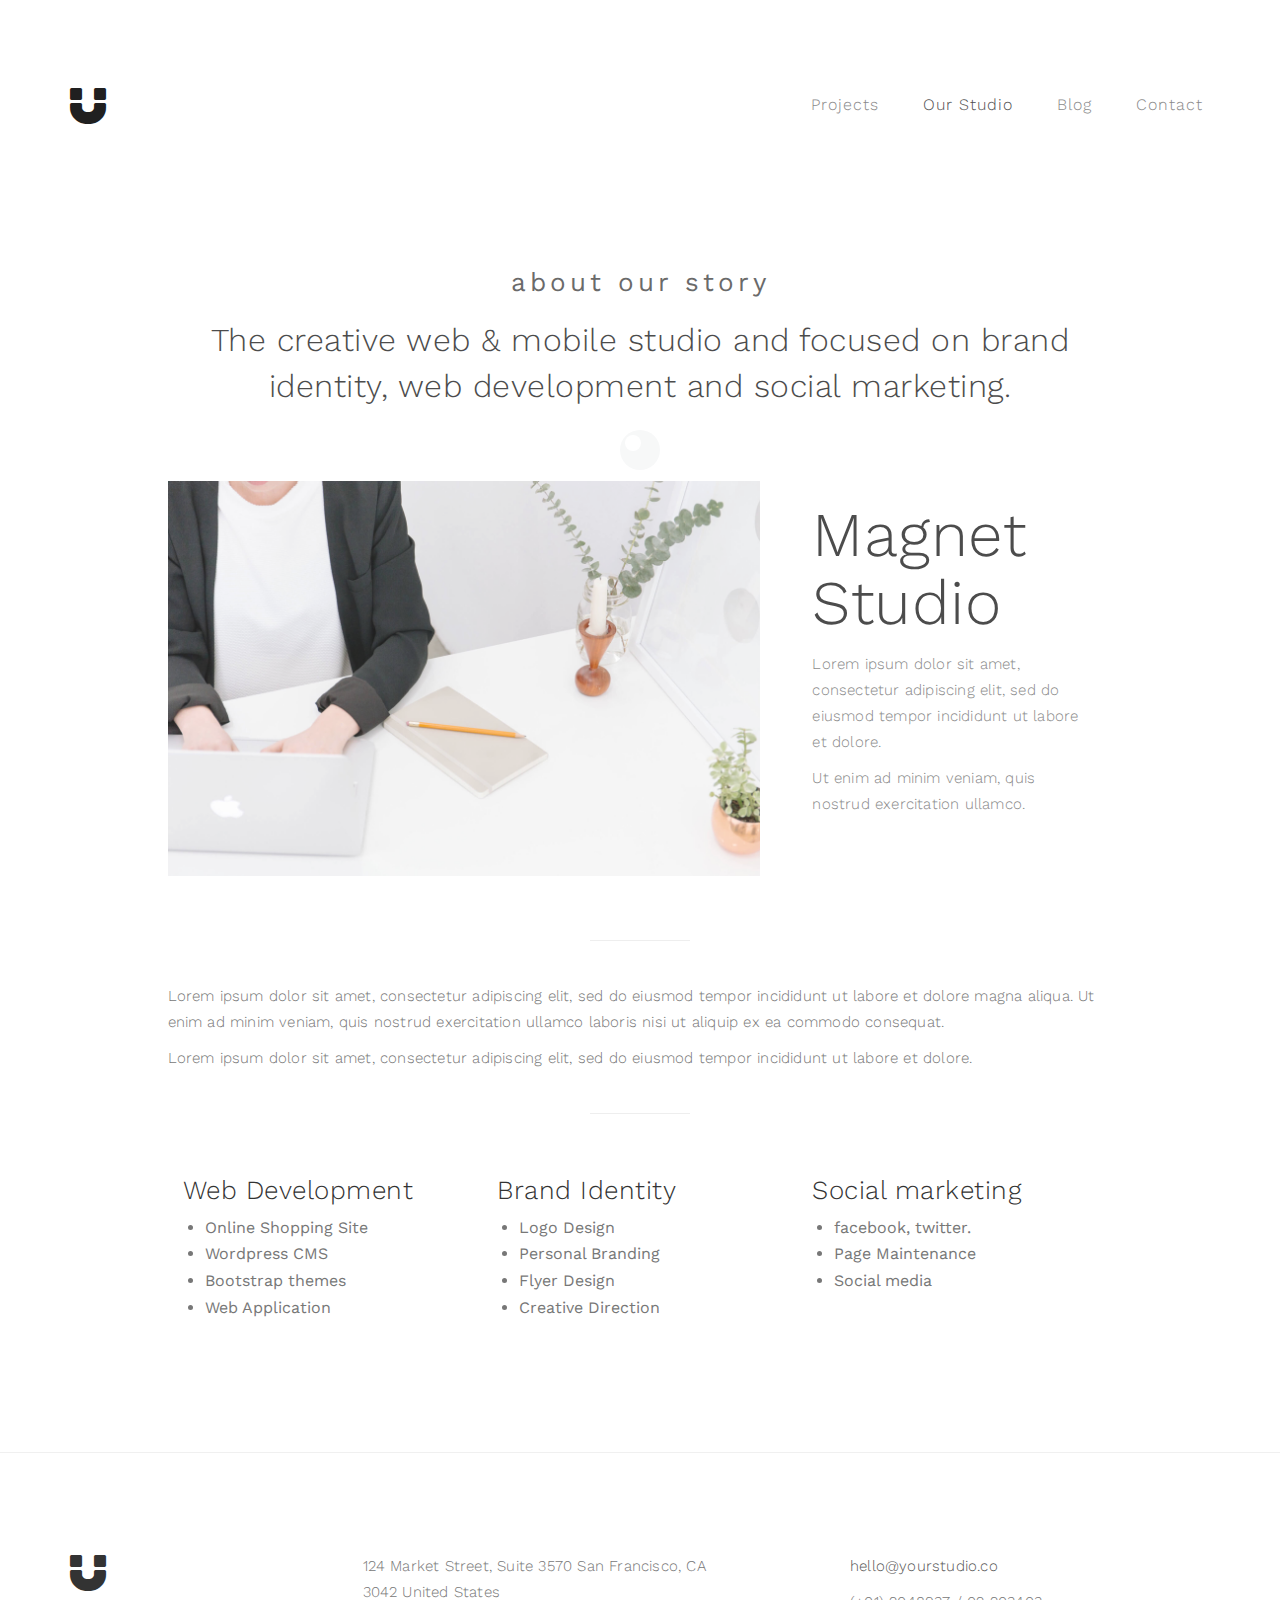
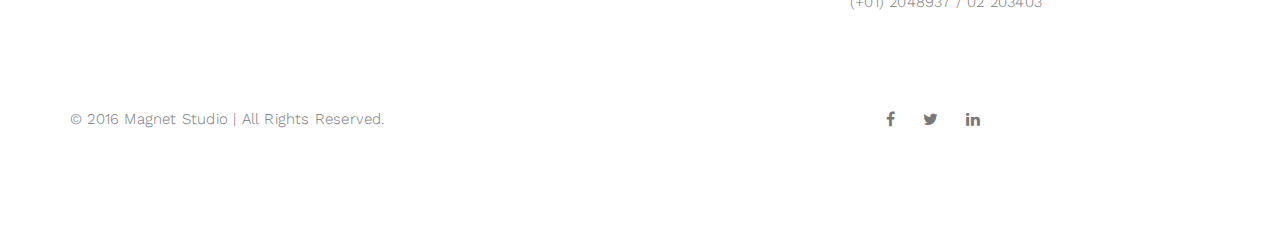
==== commit 9975e28e: "test 2" ====
--- a/about.html
+++ b/about.html
@@ -1,416 +1,172 @@
-<!doctype html>
-<html class="no-js" lang="zxx">
+<!DOCTYPE html>
+<html lang="en">
+<head>
 
-<head>
-    <meta charset="utf-8">
-    <meta http-equiv="x-ua-compatible" content="ie=edge">
-    <title>portfolio</title>
-    <meta name="description" content="">
-    <meta name="viewport" content="width=device-width, initial-scale=1">
+<meta charset="UTF-8">
+<meta http-equiv="X-UA-Compatible" content="IE=Edge">
+<meta name="description" content="">
+<meta name="keywords" content="">
+<meta name="author" content="">
+<meta name="viewport" content="width=device-width, initial-scale=1, maximum-scale=1">
 
-    <!-- <link rel="manifest" href="site.webmanifest"> -->
-    <!-- Place favicon.ico in the root directory -->
+<title>Magnet - Minimal Portfolio Template</title>
 
-    <!-- CSS here -->
-    <link rel="stylesheet" href="css/bootstrap.min.css">
-    <link rel="stylesheet" href="css/owl.carousel.min.css">
-    <link rel="stylesheet" href="css/magnific-popup.css">
-    <link rel="stylesheet" href="css/font-awesome.min.css">
-    <link rel="stylesheet" href="css/themify-icons.css">
-    <link rel="stylesheet" href="css/nice-select.css">
-    <link rel="stylesheet" href="css/flaticon.css">
-    <link rel="stylesheet" href="css/gijgo.css">
-    <link rel="stylesheet" href="css/animate.min.css">
-    <link rel="stylesheet" href="css/slick.css">
-    <link rel="stylesheet" href="css/slicknav.css">
-    <link rel="stylesheet" href="css/style.css">
-    <!-- <link rel="stylesheet" href="css/responsive.css"> -->
+<link rel="stylesheet" href="css/bootstrap.min.css">
+<link rel="stylesheet" href="css/font-awesome.min.css">
+
+<!-- Main css -->
+<link rel="stylesheet" href="css/style.css">
+<link href="https://fonts.googleapis.com/css?family=Work+Sans:300,400,700" rel="stylesheet">
+
 </head>
+<body>
 
-<body>
-    <!--[if lte IE 9]>
-            <p class="browserupgrade">You are using an <strong>outdated</strong> browser. Please <a href="https://browsehappy.com/">upgrade your browser</a> to improve your experience and security.</p>
-        <![endif]-->
+<!-- PRE LOADER -->
 
-    <!-- header-start -->
-    <header>
-        <div class="header-area ">
-            <div id="sticky-header" class="main-header-area">
-                <div class="container-fluid">
-                    <div class="row align-items-center">
-                        <div class="col-xl-3 col-lg-2">
-                            <div class="logo">
-                                <a href="index.html">
-                                    <img src="img/logo.png" alt="">
-                                </a>
-                            </div>
-                        </div>
-                        <div class="col-xl-9 col-lg-10">
-                            <div class="main-menu  d-none d-lg-block text-right">
-                                <nav>
-                                    <ul id="navigation">
-                                        <li><a class="active" href="index.html">home</a></li>
-                                        <li><a href="about.html">About</a></li>
-                                        
-                                        <li><a href="#">blog <i class="ti-angle-down"></i></a>
-                                            <ul class="submenu">
-                                                <li><a href="blog.html">blog</a></li>
-                                                <li><a href="single-blog.html">single-blog</a></li>
-                                            </ul>
-                                        </li>
-                                        <li><a href="#">pages <i class="ti-angle-down"></i></a>
-                                            <ul class="submenu">
-                                                    <li><a href="portfolio-work.html">Portfolio work</a></li>
-                                                 <li><a href="work_details.html">work details</a></li>
-                                                 <li><a href="services.html">Services</a></li>
-                                                 <li><a href="elements.html">elements</a></li>
-                                            </ul>
-                                        </li>
-                                        <li><a href="contact.html">Contact</a></li>
-                                    </ul>
-                                </nav>
-                            </div>
-                        </div>
-                        <div class="col-12">
-                            <div class="mobile_menu d-block d-lg-none"></div>
-                        </div>
+<div class="preloader">
+     <div class="sk-spinner sk-spinner-wordpress">
+          <span class="sk-inner-circle"></span>
+     </div>
+</div>
+
+<!-- Navigation section  -->
+
+<div class="navbar navbar-default navbar-static-top" role="navigation">
+     <div class="container">
+
+          <div class="navbar-header">
+               <button class="navbar-toggle" data-toggle="collapse" data-target=".navbar-collapse">
+                    <span class="icon icon-bar"></span>
+                    <span class="icon icon-bar"></span>
+                    <span class="icon icon-bar"></span>
+               </button>
+               <a href="index.html" class="navbar-brand"><i class="fa fa-magnet"></i></a>
+          </div>
+          <div class="collapse navbar-collapse">
+               <ul class="nav navbar-nav navbar-right">
+                    <li><a href="index.html">Projects</a></li>
+                    <li class="active"><a href="about.html">Our Studio</a></li>
+                    <li><a href="blog.html">Blog</a></li>
+                    <li><a href="contact.html">Contact</a></li>
+               </ul>
+          </div>
+
+  </div>
+</div>
+
+
+<!-- About Section -->
+
+<section id="about">
+     <div class="container">
+          <div class="row">
+
+               <div class="col-md-offset-1 col-md-10 col-sm-12">
+                    <div class="section-title">
+                         <h3>about our story</h3>
+                         <h2>The creative web & mobile studio and focused on brand identity, web development and social marketing.</h2>
                     </div>
 
-                </div>
-            </div>
-        </div>
-    </header>
-    <!-- header-end -->
-    <!-- bradcam_area  -->
-    <div class="bradcam_area">
-        <div class="container">
-            <div class="row">
-                <div class="col-xl-12">
-                    <div class="bradcam_text text-center">
-                        <h3>About Us</h3>
+                    <div class="col-md-8 col-sm-12">
+                         <img src="images/about-image.jpg" class="img-responsive" alt="About">
                     </div>
-                </div>
-            </div>
-        </div>
-    </div>
-    <!-- /bradcam_area  -->
 
-    <div class="about_wrap_area">
-        <div class="container">
-            <div class="row justify-content-center">
-                <div class="col-lg-11">
-                    <div class="about_heading text-center">
-                        <h3>Consumer and trends research capabilities we design for tomorrow customers in tomorrow’s markets.</h3>
+                    <div class="col-md-4 col-sm-12">
+                         <h1>Magnet Studio</h1>
+                         <p>Lorem ipsum dolor sit amet, consectetur adipiscing elit, sed do eiusmod tempor incididunt ut labore et dolore.</p>
+                         <p>Ut enim ad minim veniam, quis nostrud exercitation ullamco.</p>
                     </div>
-                </div>
-            </div>
-            <div class="about_info_wrap">
-                <div class="row">
-                    <div class="col-lg-6">
-                        <div class="single_info">
-                            <p>A wonderful serenity has taken to the possession of my entire soul network infrastructure, including consolidation of established network designed and created infrastructure. Voluptatem quia voluptas sit aspernatur aut odit aut fugit, sed quia consequuntur magni dolores eos qui ratione voluptatem sequi nesciunt. Neque porro quisquam est, qui dolorem ipsum quia dolor sit amet, consectetur, adipisci velit, sed quia non numquam eius modi tempora.</p>
-                        </div>
+
+                    <div class="clearfix"></div>
+
+                     <hr>
+
+                    <p>Lorem ipsum dolor sit amet, consectetur adipiscing elit, sed do eiusmod tempor incididunt ut labore et dolore magna aliqua. Ut enim ad minim veniam, quis nostrud exercitation ullamco laboris nisi ut aliquip ex ea commodo consequat.</p>
+                    <p>Lorem ipsum dolor sit amet, consectetur adipiscing elit, sed do eiusmod tempor incididunt ut labore et dolore.</p>
+
+                    <hr>
+
+                    <div class="col-md-4 col-sm-6">
+                         <h3>Web Development</h3>
+                         <ul>
+                              <li>Online Shopping Site</li>
+                              <li>Wordpress CMS</li>
+                              <li>Bootstrap themes</li>
+                              <li>Web Application</li>
+                         </ul>
                     </div>
-                    <div class="col-lg-6">
-                        <div class="single_info">
-                            <p>A wonderful serenity has taken to the possession of my entire soul network infrastructure, including consolidation of established network designed and created infrastructure.</p>
-                        </div>
+
+                    <div class="col-md-4 col-sm-6">
+                         <h3>Brand Identity</h3>
+                         <ul>
+                              <li>Logo Design</li>
+                              <li>Personal Branding</li>
+                              <li>Flyer Design</li>
+                              <li>Creative Direction</li>
+                         </ul>
                     </div>
-                </div>
-                <div class="row justify-content-center">
-                    <div class="col-lg-10">
-                        <div class="about_banner">
-                            <img src="img/about/about_banner.png" alt="">
-                        </div>
+
+                    <div class="col-md-4 col-sm-6">
+                         <h3>Social marketing</h3>
+                         <ul>
+                              <li>facebook, twitter.</li>
+                              <li>Page Maintenance</li>
+                              <li>Social media</li>
+                         </ul>
                     </div>
-                </div>
-            </div>
-        </div>
-    </div>
+               </div>
 
-    <!-- service_area  -->
-    <div class="service_area">
-        <div class="outline_text white d-none d-lg-block">
-                Services
-        </div>
-        <div class="container">
-            <div class="row">
-                <div class="col-xl-4 col-lg-4 col-md-6">
-                    <div class="single_service">
-                        <div class="icon">
-                            <img src="img/svg_icon/1.svg" alt="">
-                        </div>
-                        <h3>3D Modeling</h3>
-                        <p>A wonderful serenity has taken to the  <br> possession of my entire soul network <br> infrastructure, including consolidation of <br> established network designed and</p>
+          </div>
+     </div>
+</section>
+
+<!-- Footer Section -->
+
+<footer>
+     <div class="container">
+          <div class="row">
+
+               <div class="col-md-3 col-sm-3">
+                    <i class="fa fa-magnet"></i>
+               </div>
+
+               <div class="col-md-4 col-sm-4">
+                    <p>124 Market Street, Suite 3570 San Francisco, CA 3042 United States</p>
+               </div>
+
+               <div class="col-md-offset-1 col-md-4 col-sm-offset-1 col-sm-3">
+                    <p><a href="mailto:youremail@gmail.com">hello@yourstudio.co</a></p>
+                    <p>(+01) 2048937 / 02 203403</p>
+               </div>
+
+               <div class="clearfix col-md-12 col-sm-12">
+                    <hr>
+               </div>
+
+               <div class="col-md-6 col-sm-6">
+                    <div class="footer-copyright">
+                         <p>© 2016 Magnet Studio | All Rights Reserved.</p>
                     </div>
-                </div>
-                <div class="col-xl-4 col-lg-4 col-md-6">
-                    <div class="single_service">
-                        <div class="icon">
-                            <img src="img/svg_icon/2.svg" alt="">
-                        </div>
-                        <h3>UI/UX Design</h3>
-                        <p>A wonderful serenity has taken to the  <br> possession of my entire soul network <br> infrastructure, including consolidation of <br> established network designed and</p>
-                    </div>
-                </div>
-                <div class="col-xl-4 col-lg-4 col-md-6">
-                    <div class="single_service">
-                        <div class="icon">
-                            <img src="img/svg_icon/3.svg" alt="">
-                        </div>
-                        <h3>Architectural Design</h3>
-                        <p>A wonderful serenity has taken to the  <br> possession of my entire soul network <br> infrastructure, including consolidation of <br> established network designed and</p>
-                    </div>
-                </div>
-            </div>
-        </div>
-    </div>
-    <!--/ service_area  -->
+               </div>
 
-    <div class="creative_people">
-        <div class="container">
-            <div class="row">
-                <div class="col-lg-12">
-                    <div class="section_title text-center">
-                        <h4>Creative Peoples</h4>
-                    </div>
-                </div>
-            </div>
-            <div class="border_bottom">
-                <div class="row">
-                    <div class="col-lg-3 col-md-6">
-                        <div class="single_people">
-                            <div class="thumb">
-                                <img src="img/team/1.png" alt="">
-                            </div>
-                            <div class="people_info">
-                                <h4>Mesica Chouhan</h4>
-                                <p>Business Owner</p>
-                            </div>
-                        </div>
-                    </div>
-                    <div class="col-lg-3 col-md-6">
-                        <div class="single_people">
-                            <div class="thumb">
-                                <img src="img/team/2.png" alt="">
-                            </div>
-                            <div class="people_info">
-                                <h4>Mesica Chouhan</h4>
-                                <p>Business Owner</p>
-                            </div>
-                        </div>
-                    </div>
-                    <div class="col-lg-3 col-md-6">
-                        <div class="single_people">
-                            <div class="thumb">
-                                <img src="img/team/3.png" alt="">
-                            </div>
-                            <div class="people_info">
-                                <h4>Mesica Chouhan</h4>
-                                <p>Business Owner</p>
-                            </div>
-                        </div>
-                    </div>
-                    <div class="col-lg-3 col-md-6">
-                        <div class="single_people">
-                            <div class="thumb">
-                                <img src="img/team/4.png" alt="">
-                            </div>
-                            <div class="people_info">
-                                <h4>Mesica Chouhan</h4>
-                                <p>Business Owner</p>
-                            </div>
-                        </div>
-                    </div>
-                </div>
-            </div>
-        </div>
-    </div>
+               <div class="col-md-6 col-sm-6">
+                    <ul class="social-icon">
+                         <li><a href="#" class="fa fa-facebook"></a></li>
+                         <li><a href="#" class="fa fa-twitter"></a></li>
+                         <li><a href="#" class="fa fa-linkedin"></a></li>
+                    </ul>
+               </div>
+               
+          </div>
+     </div>
+</footer>
 
 
-    <!-- testimonial_area  -->
-    <div class="testimonial_area ">
-            <div class="outline_text white testmonial d-none d-lg-block">
-                    Testimonial
-            </div>
-            <div class="container">
-                <div class="row">
-                    <div class="col-xl-12">
-                        <div class="testmonial_active owl-carousel">
-                            <div class="single_carousel">
-                                <div class="row justify-content-center">
-                                    <div class="col-lg-6">
-                                        <div class="single_testmonial text-center">
-                                                <div class="thumb">
-                                                        <img src="img/testmonial/thumb.png" alt="">
-                                                </div>
-                                            <p>Innovative brewing methods and our coffee is sourced from various parts of the globe and are roasted to perfection. </p>
-                                            <div class="testmonial_author">
-                                                <h3>Mesica Chouhan</h3>
-                                                <span>Mesica Chouhan</span>
-                                            </div>
-                                        </div>
-                                    </div>
-                                </div>
-                            </div>
-                            <div class="single_carousel">
-                                <div class="row justify-content-center">
-                                    <div class="col-lg-6">
-                                        <div class="single_testmonial text-center">
-                                                <div class="thumb">
-                                                        <img src="img/testmonial/thumb.png" alt="">
-                                                </div>
-                                            <p>Innovative brewing methods and our coffee is sourced from various parts of the globe and are roasted to perfection. </p>
-                                            <div class="testmonial_author">
-                                                <h3>Mesica Chouhan</h3>
-                                                <span>Mesica Chouhan</span>
-                                            </div>
-                                        </div>
-                                    </div>
-                                </div>
-                            </div>
-                            <div class="single_carousel">
-                                <div class="row justify-content-center">
-                                    <div class="col-lg-6">
-                                        <div class="single_testmonial text-center">
-                                                <div class="thumb">
-                                                        <img src="img/testmonial/thumb.png" alt="">
-                                                </div>
-                                            <p>Innovative brewing methods and our coffee is sourced from various parts of the globe and are roasted to perfection. </p>
-                                            <div class="testmonial_author">
-                                                <h3>Mesica Chouhan</h3>
-                                                <span>Mesica Chouhan</span>
-                                            </div>
-                                        </div>
-                                    </div>
-                                </div>
-                            </div>
-                        </div>
-                    </div>
-                </div>
-            </div>
-        </div>
-    <!-- /testimonial_area  -->
-    
-    <!-- discuss_projects_start  -->
-    <div class="discuss_projects">
-            <div class="outline_text white project d-none d-lg-block">
-                    Let’s talk
-            </div>
-        <div class="container">
-            <div class="row">
-                <div class="col-xl-12">
-                    <div class="project_text text-center">
-                        <h3>Let’s start your project with us</h3>
-                        <a class="boxed-btn3" href="#">Start Talking</a>
-                    </div>
-                </div>
-            </div>
-        </div>
-    </div>
-    <!-- discuss_projects_end  -->
+<!-- SCRIPTS -->
 
-    <!-- footer start -->
-    <footer class="footer">
-            <div class="footer_top">
-                <div class="container">
-                    <div class="row">
-                        <div class="col-xl-4 col-md-6 col-lg-4">
-                            <div class="footer_widget">
-                               <div class="logo_footer">
-                                   <a href="index.html">
-                                       <img src="img/logo.png" alt="">
-                                   </a>
-                               </div>
-    
-                            </div>
-                        </div>
-                        <div class="col-xl-3 col-md-6 col-lg-3">
-                            <div class="footer_widget">
-                                <h3 class="footer_title">
-                                        Services
-                                </h3>
-                                <ul>
-                                    <li><a href="#">Web Design</a></li>
-                                    <li><a href="#">3D Modeling</a></li>
-                                    <li><a href="#">Architectural Design</a></li>
-                                </ul>
-    
-                            </div>
-                        </div>
-                        <div class="col-xl-3 col-md-6 col-lg-3">
-                            <div class="footer_widget">
-                                <h3 class="footer_title">
-                                    Useful Links
-                                </h3>
-                                <ul>
-                                    <li><a href="#">Work</a></li>
-                                    <li><a href="#">About</a></li>
-                                    <li><a href="#">Services</a></li>
-                                    <li><a href="#">Contact</a></li>
-                                </ul>
-                            </div>
-                        </div>
-                        <div class="col-xl-2 col-md-6 col-lg-2">
-                            <div class="footer_widget">
-                                <h3 class="footer_title">
-                                        Follow Us
-                                </h3>
-                                <ul>
-                                    <li><a href="#">Dribbble</a></li>
-                                    <li><a href="#">Behance</a></li>
-                                    <li><a href="#">Instagram</a></li>
-                                    <li><a href="#">Facebook</a></li>
-                                </ul>
-                            </div>
-                        </div>
-                    </div>
-                </div>
-            </div>
-            <div class="copy-right_text">
-                <div class="container">
-                    <div class="row">
-                        <div class="col-xl-12">
-                            <p class="copy_right text-center">
-                                <!-- Link back to Colorlib can't be removed. Template is licensed under CC BY 3.0. -->
-Copyright &copy;<script>document.write(new Date().getFullYear());</script> All rights reserved | This template is made with <i class="fa fa-heart-o" aria-hidden="true"></i> by <a href="https://colorlib.com" target="_blank">Colorlib</a>
-<!-- Link back to Colorlib can't be removed. Template is licensed under CC BY 3.0. -->
-                            </p>
-                        </div>
-                    </div>
-                </div>
-            </div>
-        </footer>
-    <!--/ footer end  -->
+<script src="js/jquery.js"></script>
+<script src="js/bootstrap.min.js"></script>
+<script src="js/custom.js"></script>
 
-    <!-- JS here -->
-    <script src="js/vendor/modernizr-3.5.0.min.js"></script>
-    <script src="js/vendor/jquery-1.12.4.min.js"></script>
-    <script src="js/popper.min.js"></script>
-    <script src="js/bootstrap.min.js"></script>
-    <script src="js/owl.carousel.min.js"></script>
-    <script src="js/isotope.pkgd.min.js"></script>
-    <script src="js/ajax-form.js"></script>
-    <script src="js/waypoints.min.js"></script>
-    <script src="js/jquery.counterup.min.js"></script>
-    <script src="js/imagesloaded.pkgd.min.js"></script>
-    <script src="js/scrollIt.js"></script>
-    <script src="js/jquery.scrollUp.min.js"></script>
-    <script src="js/wow.min.js"></script>
-    <script src="js/nice-select.min.js"></script>
-    <script src="js/jquery.slicknav.min.js"></script>
-    <script src="js/jquery.magnific-popup.min.js"></script>
-    <script src="js/plugins.js"></script>
-    <script src="js/gijgo.min.js"></script>
-
-    <!--contact js-->
-    <script src="js/contact.js"></script>
-    <script src="js/jquery.ajaxchimp.min.js"></script>
-    <script src="js/jquery.form.js"></script>
-    <script src="js/jquery.validate.min.js"></script>
-    <script src="js/mail-script.js"></script>
-
-    <script src="js/main.js"></script>
 </body>
-
 </html>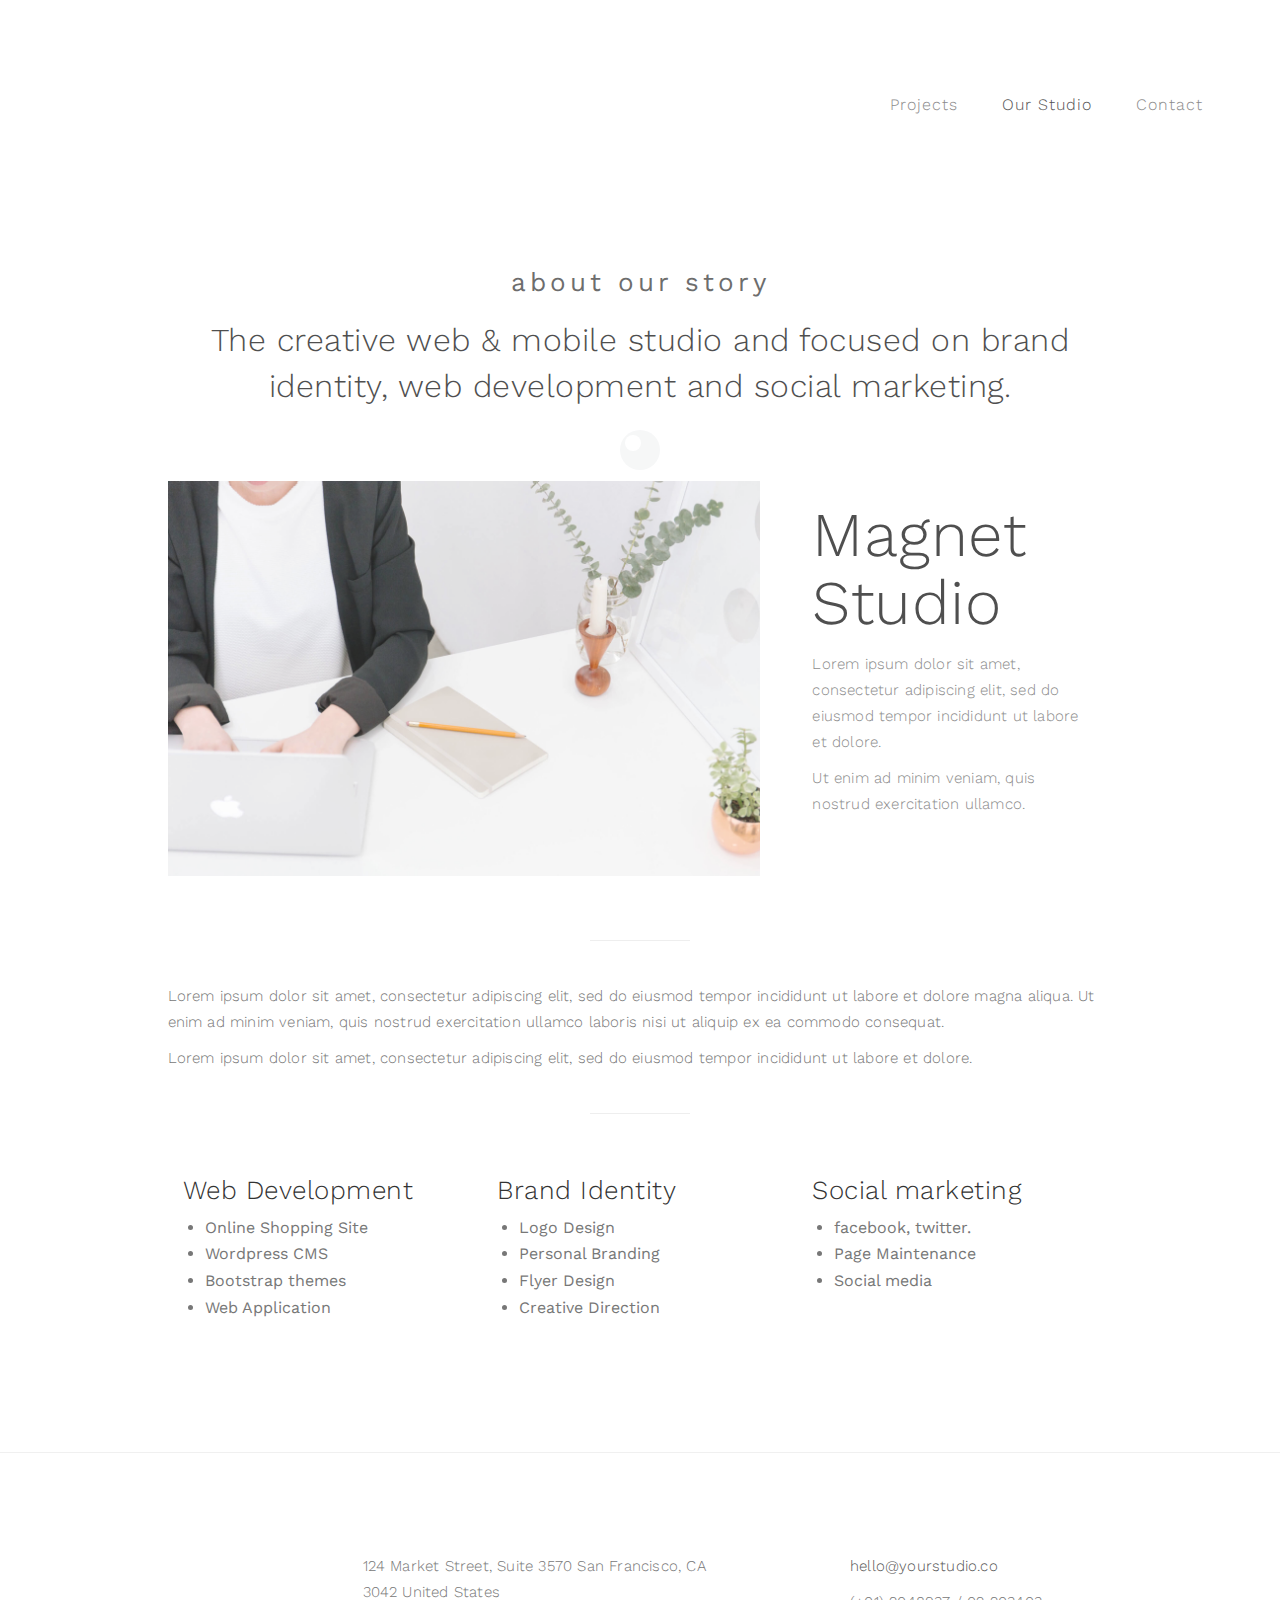
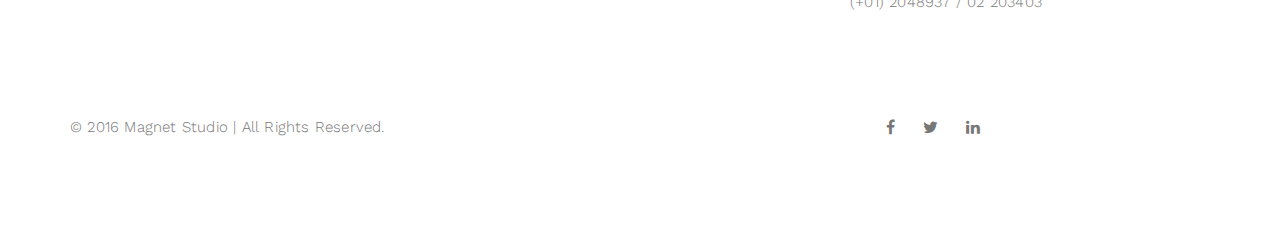
==== commit fcca3e1e: "Halfway done" ====
--- a/about.html
+++ b/about.html
@@ -46,7 +46,6 @@
                <ul class="nav navbar-nav navbar-right">
                     <li><a href="index.html">Projects</a></li>
                     <li class="active"><a href="about.html">Our Studio</a></li>
-                    <li><a href="blog.html">Blog</a></li>
                     <li><a href="contact.html">Contact</a></li>
                </ul>
           </div>
--- a/css/style.css
+++ b/css/style.css
@@ -264,7 +264,7 @@
     position: relative;
     text-align: center;
     padding-top: 60px;
-    padding-bottom: 40px;
+    padding-bottom: 0px;
 }
 
 #home hr {
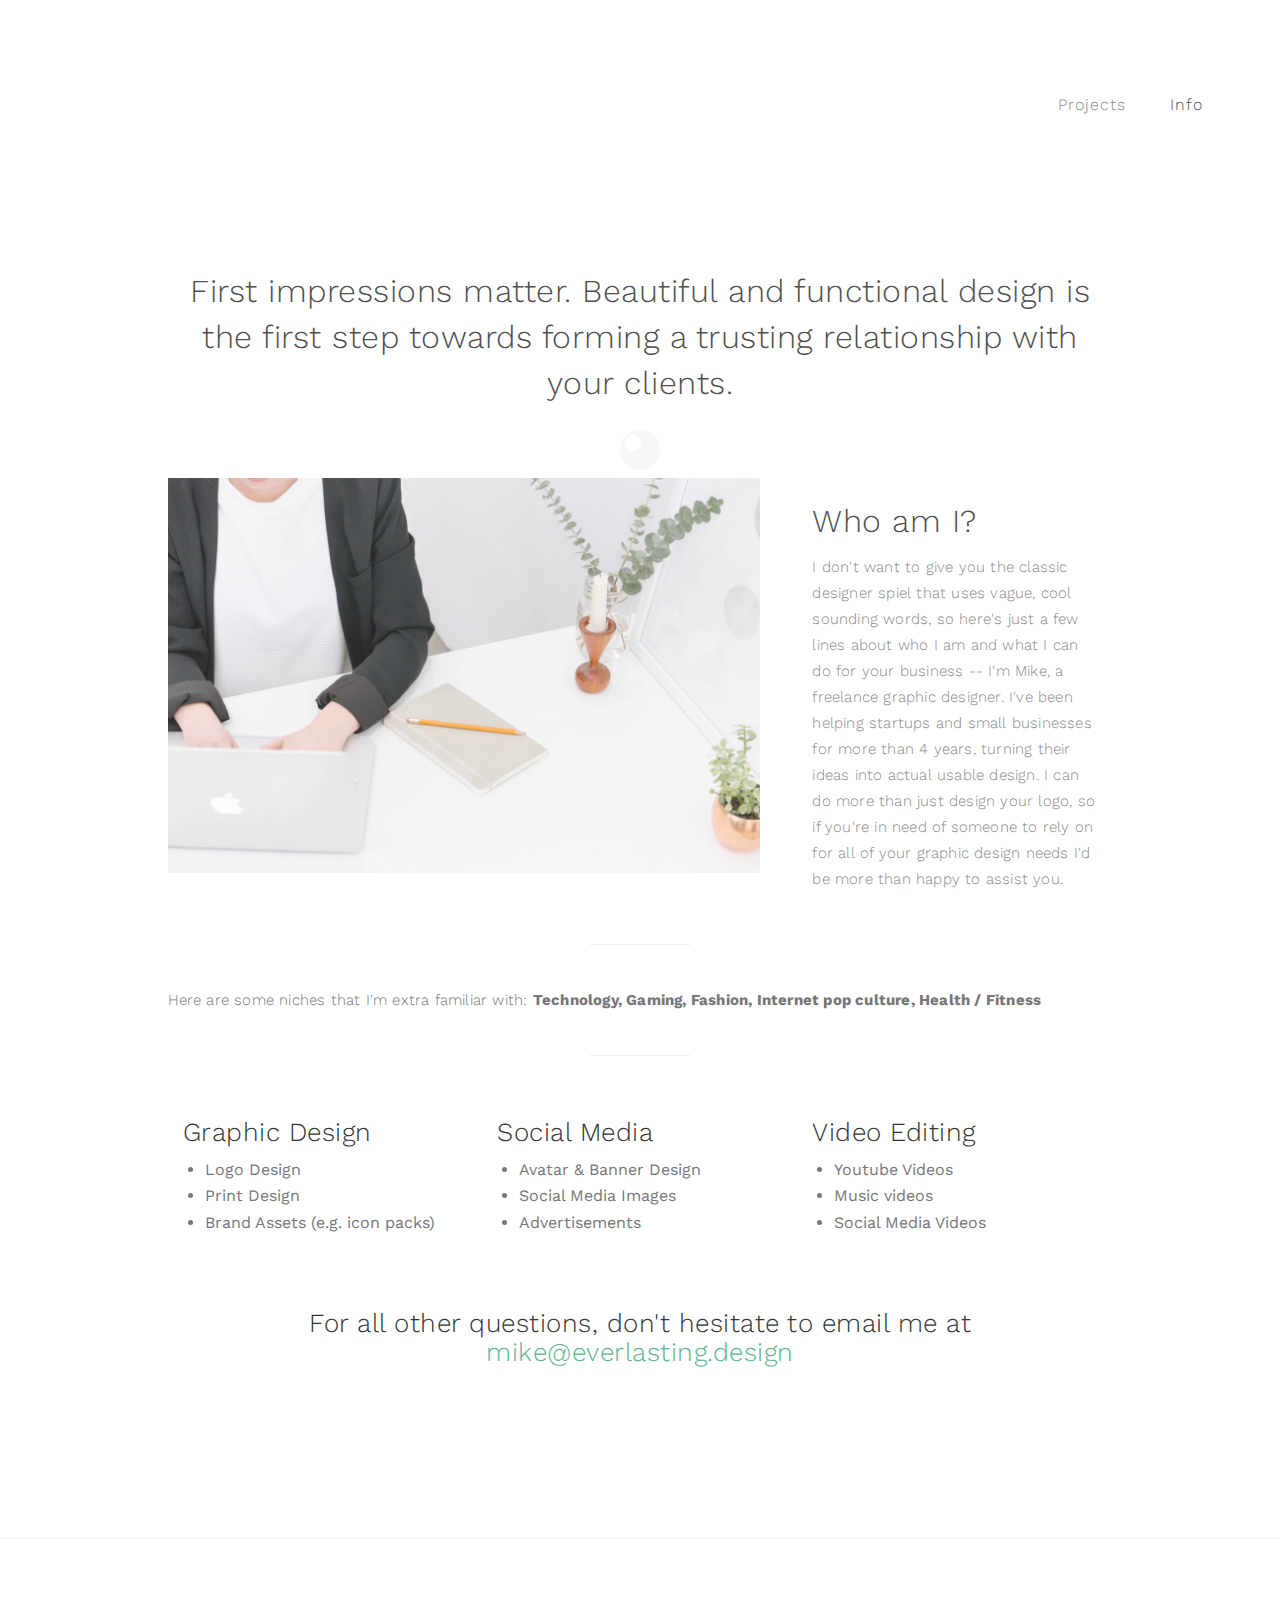
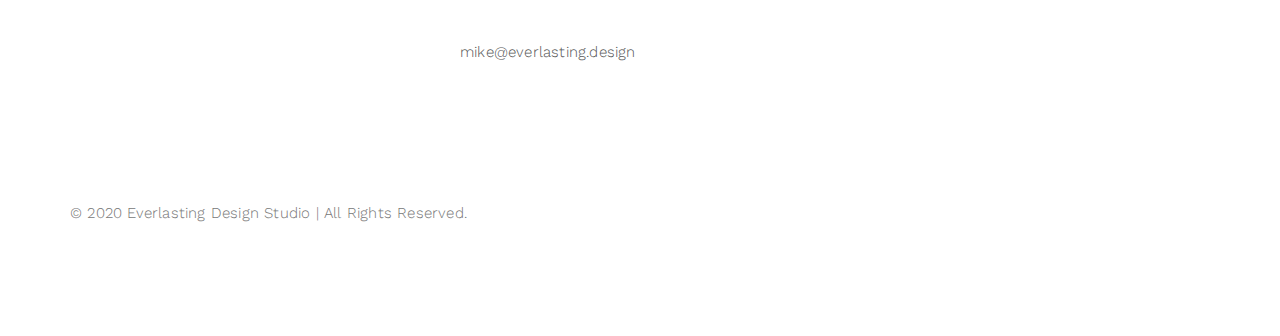
==== commit 88de176c: "v3.0" ====
--- a/about.html
+++ b/about.html
@@ -9,14 +9,19 @@
 <meta name="author" content="">
 <meta name="viewport" content="width=device-width, initial-scale=1, maximum-scale=1">
 
-<title>Magnet - Minimal Portfolio Template</title>
+<title>Everlasting Design - Info</title>
 
 <link rel="stylesheet" href="css/bootstrap.min.css">
 <link rel="stylesheet" href="css/font-awesome.min.css">
 
+<link rel="apple-touch-icon-precomposed" href="apple-touch-icon-precomposed.png">
+<link rel="icon" href="images/favicon.png">
+
 <!-- Main css -->
 <link rel="stylesheet" href="css/style.css">
 <link href="https://fonts.googleapis.com/css?family=Work+Sans:300,400,700" rel="stylesheet">
+
+
 
 </head>
 <body>
@@ -45,8 +50,7 @@
           <div class="collapse navbar-collapse">
                <ul class="nav navbar-nav navbar-right">
                     <li><a href="index.html">Projects</a></li>
-                    <li class="active"><a href="about.html">Our Studio</a></li>
-                    <li><a href="contact.html">Contact</a></li>
+                    <li class="active"><a href="about.html">Info</a></li>
                </ul>
           </div>
 
@@ -62,8 +66,7 @@
 
                <div class="col-md-offset-1 col-md-10 col-sm-12">
                     <div class="section-title">
-                         <h3>about our story</h3>
-                         <h2>The creative web & mobile studio and focused on brand identity, web development and social marketing.</h2>
+                         <h2>First impressions matter. Beautiful and functional design is the first step towards forming a trusting relationship with your clients.</h2>
                     </div>
 
                     <div class="col-md-8 col-sm-12">
@@ -71,47 +74,47 @@
                     </div>
 
                     <div class="col-md-4 col-sm-12">
-                         <h1>Magnet Studio</h1>
-                         <p>Lorem ipsum dolor sit amet, consectetur adipiscing elit, sed do eiusmod tempor incididunt ut labore et dolore.</p>
-                         <p>Ut enim ad minim veniam, quis nostrud exercitation ullamco.</p>
+                         <h2>Who am I?</h2>
+                         <p>I don't want to give you the classic designer spiel that uses vague, cool sounding words, so here's just a few lines about who I am and what I can do for your business -- I'm Mike, a freelance graphic designer. I've been helping startups and small businesses for more than 4 years, turning their ideas into actual usable design. I can do more than just design your logo, so if you're in need of someone to rely on for all of your graphic design needs I'd be more than happy to assist you.</p>
                     </div>
 
                     <div class="clearfix"></div>
 
                      <hr>
 
-                    <p>Lorem ipsum dolor sit amet, consectetur adipiscing elit, sed do eiusmod tempor incididunt ut labore et dolore magna aliqua. Ut enim ad minim veniam, quis nostrud exercitation ullamco laboris nisi ut aliquip ex ea commodo consequat.</p>
-                    <p>Lorem ipsum dolor sit amet, consectetur adipiscing elit, sed do eiusmod tempor incididunt ut labore et dolore.</p>
+                    <p>Here are some niches that I'm extra familiar with: <b>Technology, Gaming, Fashion, Internet pop culture, Health / Fitness</b></p>
 
                     <hr>
 
                     <div class="col-md-4 col-sm-6">
-                         <h3>Web Development</h3>
+                         <h3>Graphic Design</h3>
                          <ul>
-                              <li>Online Shopping Site</li>
-                              <li>Wordpress CMS</li>
-                              <li>Bootstrap themes</li>
-                              <li>Web Application</li>
+                              <li>Logo Design</li>
+                              <li>Print Design</li>
+                              <li>Brand Assets (e.g. icon packs)</li>
                          </ul>
                     </div>
 
                     <div class="col-md-4 col-sm-6">
-                         <h3>Brand Identity</h3>
+                         <h3>Social Media</h3>
                          <ul>
-                              <li>Logo Design</li>
-                              <li>Personal Branding</li>
-                              <li>Flyer Design</li>
-                              <li>Creative Direction</li>
+                              <li>Avatar & Banner Design</li>
+                              <li>Social Media Images</li>
+                              <li>Advertisements</li>
                          </ul>
                     </div>
 
                     <div class="col-md-4 col-sm-6">
-                         <h3>Social marketing</h3>
+                         <h3>Video Editing</h3>
                          <ul>
-                              <li>facebook, twitter.</li>
-                              <li>Page Maintenance</li>
-                              <li>Social media</li>
+                              <li>Youtube Videos</li>
+                              <li>Music videos</li>
+                              <li>Social Media Videos</li>
                          </ul>
+                    </div>
+
+                    <div class="col-md-12 col-sm-12 text-center servicepadding">
+                    <h3>For all other questions, don't hesitate to email me at <span id="email">mike@everlasting.design</span></h3>
                     </div>
                </div>
 
@@ -129,13 +132,8 @@
                     <i class="fa fa-magnet"></i>
                </div>
 
-               <div class="col-md-4 col-sm-4">
-                    <p>124 Market Street, Suite 3570 San Francisco, CA 3042 United States</p>
-               </div>
-
                <div class="col-md-offset-1 col-md-4 col-sm-offset-1 col-sm-3">
-                    <p><a href="mailto:youremail@gmail.com">hello@yourstudio.co</a></p>
-                    <p>(+01) 2048937 / 02 203403</p>
+                    <p><a href="mailto:mike@everlasting.design">mike@everlasting.design</a></p>
                </div>
 
                <div class="clearfix col-md-12 col-sm-12">
@@ -144,16 +142,8 @@
 
                <div class="col-md-6 col-sm-6">
                     <div class="footer-copyright">
-                         <p>© 2016 Magnet Studio | All Rights Reserved.</p>
+                         <p>© 2020 Everlasting Design Studio | All Rights Reserved.</p>
                     </div>
-               </div>
-
-               <div class="col-md-6 col-sm-6">
-                    <ul class="social-icon">
-                         <li><a href="#" class="fa fa-facebook"></a></li>
-                         <li><a href="#" class="fa fa-twitter"></a></li>
-                         <li><a href="#" class="fa fa-linkedin"></a></li>
-                    </ul>
                </div>
                
           </div>
--- a/css/style.css
+++ b/css/style.css
@@ -57,6 +57,10 @@
   border-color: transparent;
 }
 
+#email {
+  color: #5bb58c;
+}
+
 
 /*---------------------------------------
     General               
@@ -66,15 +70,17 @@
   -webkit-font-smoothing: antialiased;
 }
 
+/* previous color was #4d638c --> */
+
 a {
-  color: #4d638c;
+  color: #75e6b2;
   -webkit-transition: 0.5s;
   -o-transition: 0.5s;
   transition: 0.5s;
   text-decoration: none !important;
 }
 a:hover, a:active, a:focus {
-  color: #4d638c;
+  color: #5bb58c;
   outline: none;
 }
 
@@ -361,7 +367,9 @@
   padding-top: 62px;
 }
 
-
+.servicepadding {
+  padding-top: 42px;
+}
 
 /*---------------------------------------
    Single Project section              
